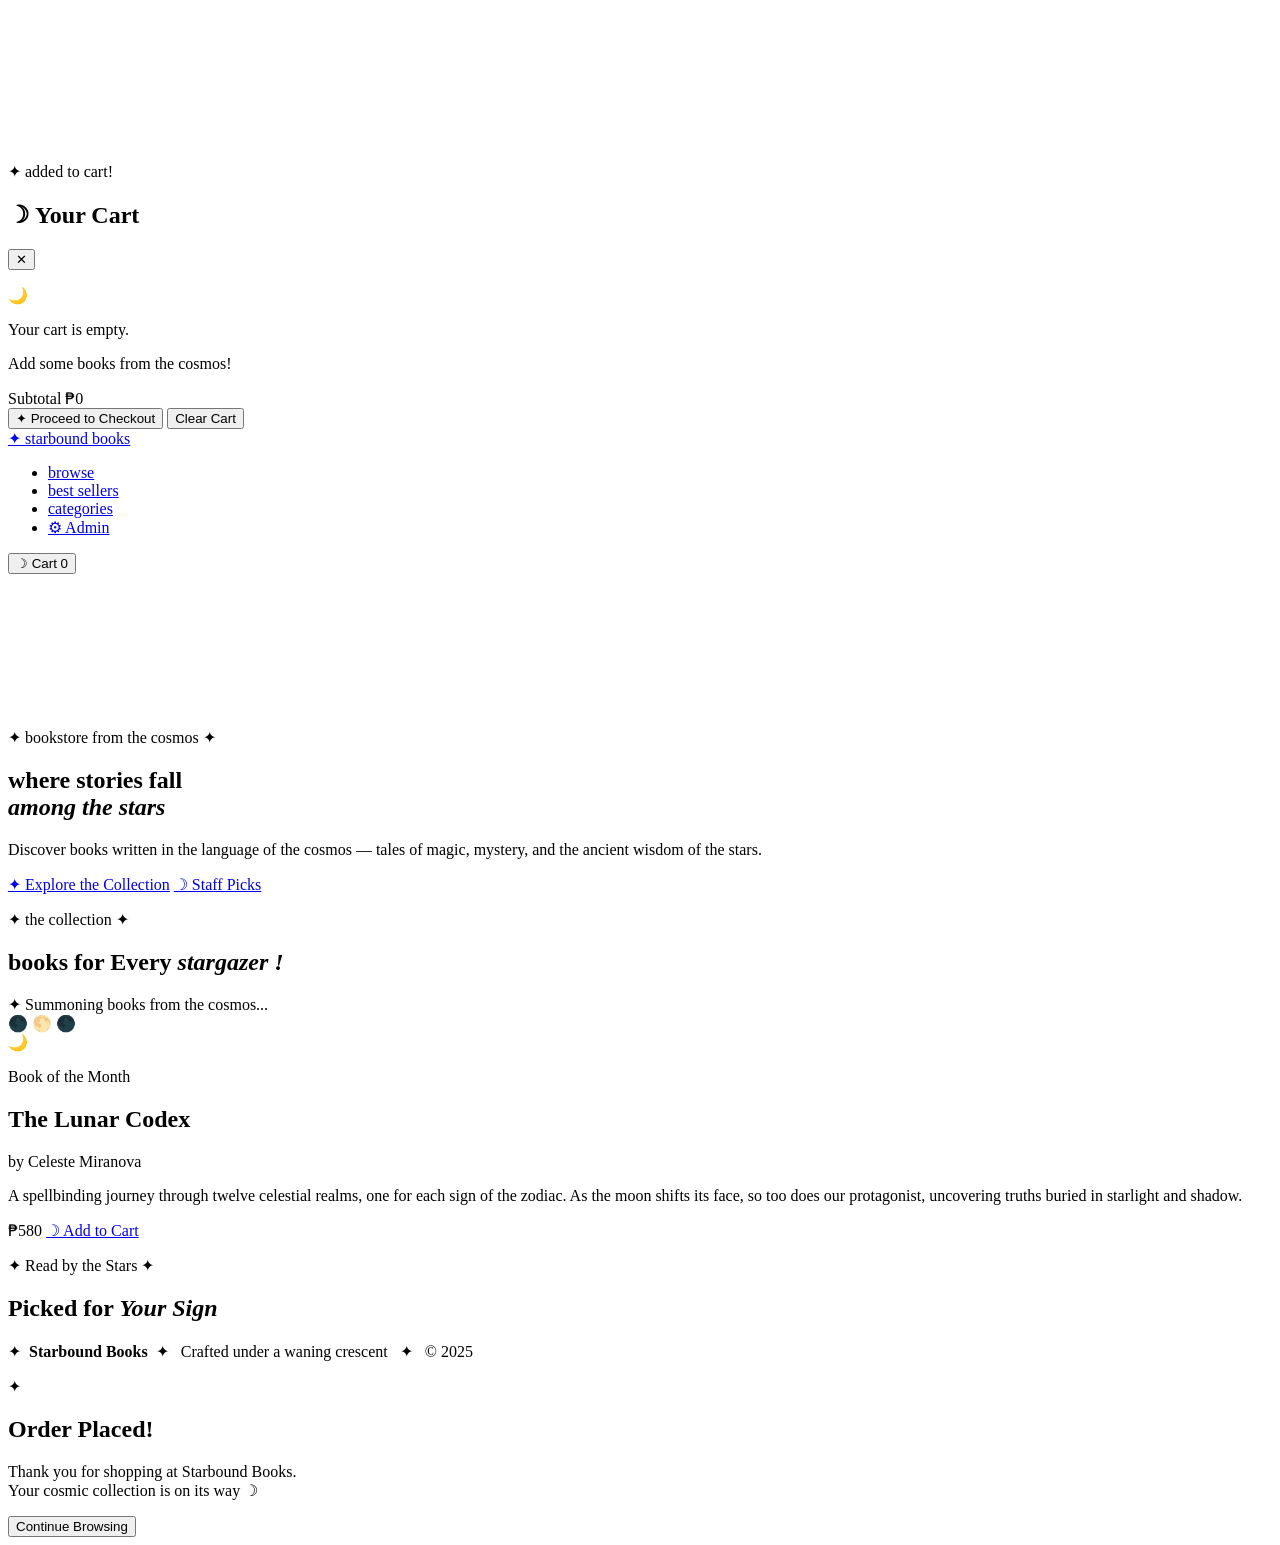
==== index.html @ 23412296 "Add files via upload" ====
﻿<!DOCTYPE html>
<html lang="en">
<head>
  <meta charset="UTF-8">
  <meta name="viewport" content="width=device-width, initial-scale=1.0">
  <title>starbound books ✦ a bookstore from the cosmos</title>
  <link href="https://fonts.googleapis.com/css2?family=Playfair+Display:ital,wght@0,400;0,700;1,400&family=Crimson+Pro:ital,wght@0,300;0,400;0,600;1,300;1,400&family=Space+Grotesk:wght@300;400;500&display=swap" rel="stylesheet">
  <link rel="stylesheet" href="css/style.css">
</head>
<body>

  <!-- STARFIELD BACKGROUND -->
  <canvas id="starfield"></canvas>

  <!-- CUSTOM CURSOR -->
  <div id="cursor"></div>
  <div id="cursor-trail"></div>

  <!-- TOAST NOTIFICATION -->
  <div id="toast">
    <span class="toast-icon">✦</span>
    <span id="toast-msg">added to cart!</span>
  </div>

  <!-- ═══ CART DRAWER ═══ -->
  <div class="cart-overlay" id="cart-overlay" onclick="closeCart()"></div>
  <aside class="cart-drawer" id="cart-drawer">
    <div class="cart-drawer-header">
      <h2 class="cart-drawer-title">☽ Your Cart</h2>
      <button class="cart-close-btn" onclick="closeCart()">✕</button>
    </div>

    <div class="cart-items" id="cart-items"><!-- filled by JS --></div>

    <div class="cart-empty" id="cart-empty">
      <p class="cart-empty-icon">🌙</p>
      <p class="cart-empty-text">Your cart is empty.</p>
      <p class="cart-empty-sub">Add some books from the cosmos!</p>
    </div>

    <div class="cart-footer" id="cart-footer">
      <div class="cart-subtotal">
        <span>Subtotal</span>
        <span id="cart-subtotal">&#8369;0</span>
      </div>
      <button class="cart-checkout-btn" onclick="checkoutCart()">✦ Proceed to Checkout</button>
      <button class="cart-clear-btn" onclick="clearCart()">Clear Cart</button>
    </div>
  </aside>

  <!-- ═══ NAVBAR ═══ -->
  <nav>
    <a href="#" class="nav-logo">✦ starbound <span>books</span></a>
    <ul class="nav-links">
      <li><a href="#books">browse</a></li>
      <li><a href="#featured">best sellers</a></li>
      <li><a href="#signs"> categories </a></li>
      <li><a href="admin.html" class="nav-admin-link">&#9881; Admin</a></li>
    </ul>
    <button class="nav-cart" onclick="openCart()">&#9789; Cart <span id="cart-count">0</span></button>
  </nav>

  <!-- ═══ HERO ═══ -->
  <section class="hero">
    <div class="orb orb-1"></div>
    <div class="orb orb-2"></div>
    <div class="orb orb-3"></div>
    <svg class="hero-constellation" id="hero-svg" xmlns="http://www.w3.org/2000/svg"></svg>

    <div class="hero-badge">✦ bookstore from the cosmos ✦</div>
    <h1 class="hero-title">
      where stories fall<br>
      <em>among the stars</em>
    </h1>
    <p class="hero-sub">
      Discover books written in the language of the cosmos — tales of magic,
      mystery, and the ancient wisdom of the stars.
    </p>
    <div class="hero-btns">
      <a href="#books" class="btn-primary"><span>✦ Explore the Collection</span></a>
      <a href="#featured" class="btn-outline">☽ Staff Picks</a>
    </div>
  </section>

  <!-- ═══ ZODIAC SCROLLING STRIP ═══ -->
  <div class="zodiac-strip" id="signs">
    <div class="zodiac-track" id="zodiac-track"></div>
  </div>

  <!-- ═══ BOOKS SECTION ═══ -->
  <div class="section" id="books">
    <div class="section-header reveal">
      <p class="section-label">✦ the collection ✦</p>
      <h2 class="section-title">books for Every <em>stargazer !</em></h2>
    </div>
    <div class="categories reveal" id="categories"></div>
    <div class="books-grid" id="books-grid">
      <!-- Filled by JavaScript from database -->
      <div class="loading-msg">✦ Summoning books from the cosmos...</div>
    </div>
  </div>

  <!-- ═══ MOON DIVIDER ═══ -->
  <div class="moon-divider">
    <div class="moon-line"></div>
    <div class="moon-phases">
      <span class="moon-ph">🌑</span>
      <span class="moon-ph">🌕</span>
      <span class="moon-ph">🌑</span>
    </div>
    <div class="moon-line"></div>
  </div>

  <!-- ═══ FEATURED BANNER ═══ -->
  <div class="featured-banner reveal" id="featured">
    <div class="featured-book-visual">🌙</div>
    <div class="featured-content">
      <p class="featured-tag">Book of the Month</p>
      <h2 class="featured-title">The Lunar Codex</h2>
      <p class="featured-author">by Celeste Miranova</p>
      <p class="featured-desc">
        A spellbinding journey through twelve celestial realms, one for each sign
        of the zodiac. As the moon shifts its face, so too does our protagonist,
        uncovering truths buried in starlight and shadow.
      </p>
      <div class="featured-price-row">
        <span class="featured-price">₱580</span>
        <a href="#" class="btn-primary" onclick="addFeatured(event)">
          <span>☽ Add to Cart</span>
        </a>
      </div>
    </div>
  </div>

  <!-- ═══ ZODIAC PICKS SECTION ═══ -->
  <div class="section">
    <div class="section-header reveal">
      <p class="section-label">✦ Read by the Stars ✦</p>
      <h2 class="section-title">Picked for <em>Your Sign</em></h2>
    </div>
    <div class="books-grid" id="zodiac-books">
      <!-- Filled by JavaScript from database -->
    </div>
  </div>

  <!-- ═══ FOOTER ═══ -->
  <footer>
    <p>✦ &nbsp;<strong>Starbound Books</strong>&nbsp; ✦ &nbsp;
      Crafted under a waning crescent &nbsp; ✦ &nbsp; © 2025
    </p>
  </footer>

  <!-- ═══ CHECKOUT SUCCESS OVERLAY ═══ -->
  <div class="checkout-overlay" id="checkout-overlay">
    <div class="checkout-box">
      <span class="checkout-icon">✦</span>
      <h2 class="checkout-title">Order Placed!</h2>
      <p class="checkout-msg">
        Thank you for shopping at Starbound Books.<br>
        Your cosmic collection is on its way &#9789;
      </p>
      <button class="checkout-close-btn" onclick="closeCheckout()">Continue Browsing</button>
    </div>
  </div>

  <!-- JS FILE LINK — must be at bottom of body -->
  <script src="js/main.js"></script>

</body>
</html>
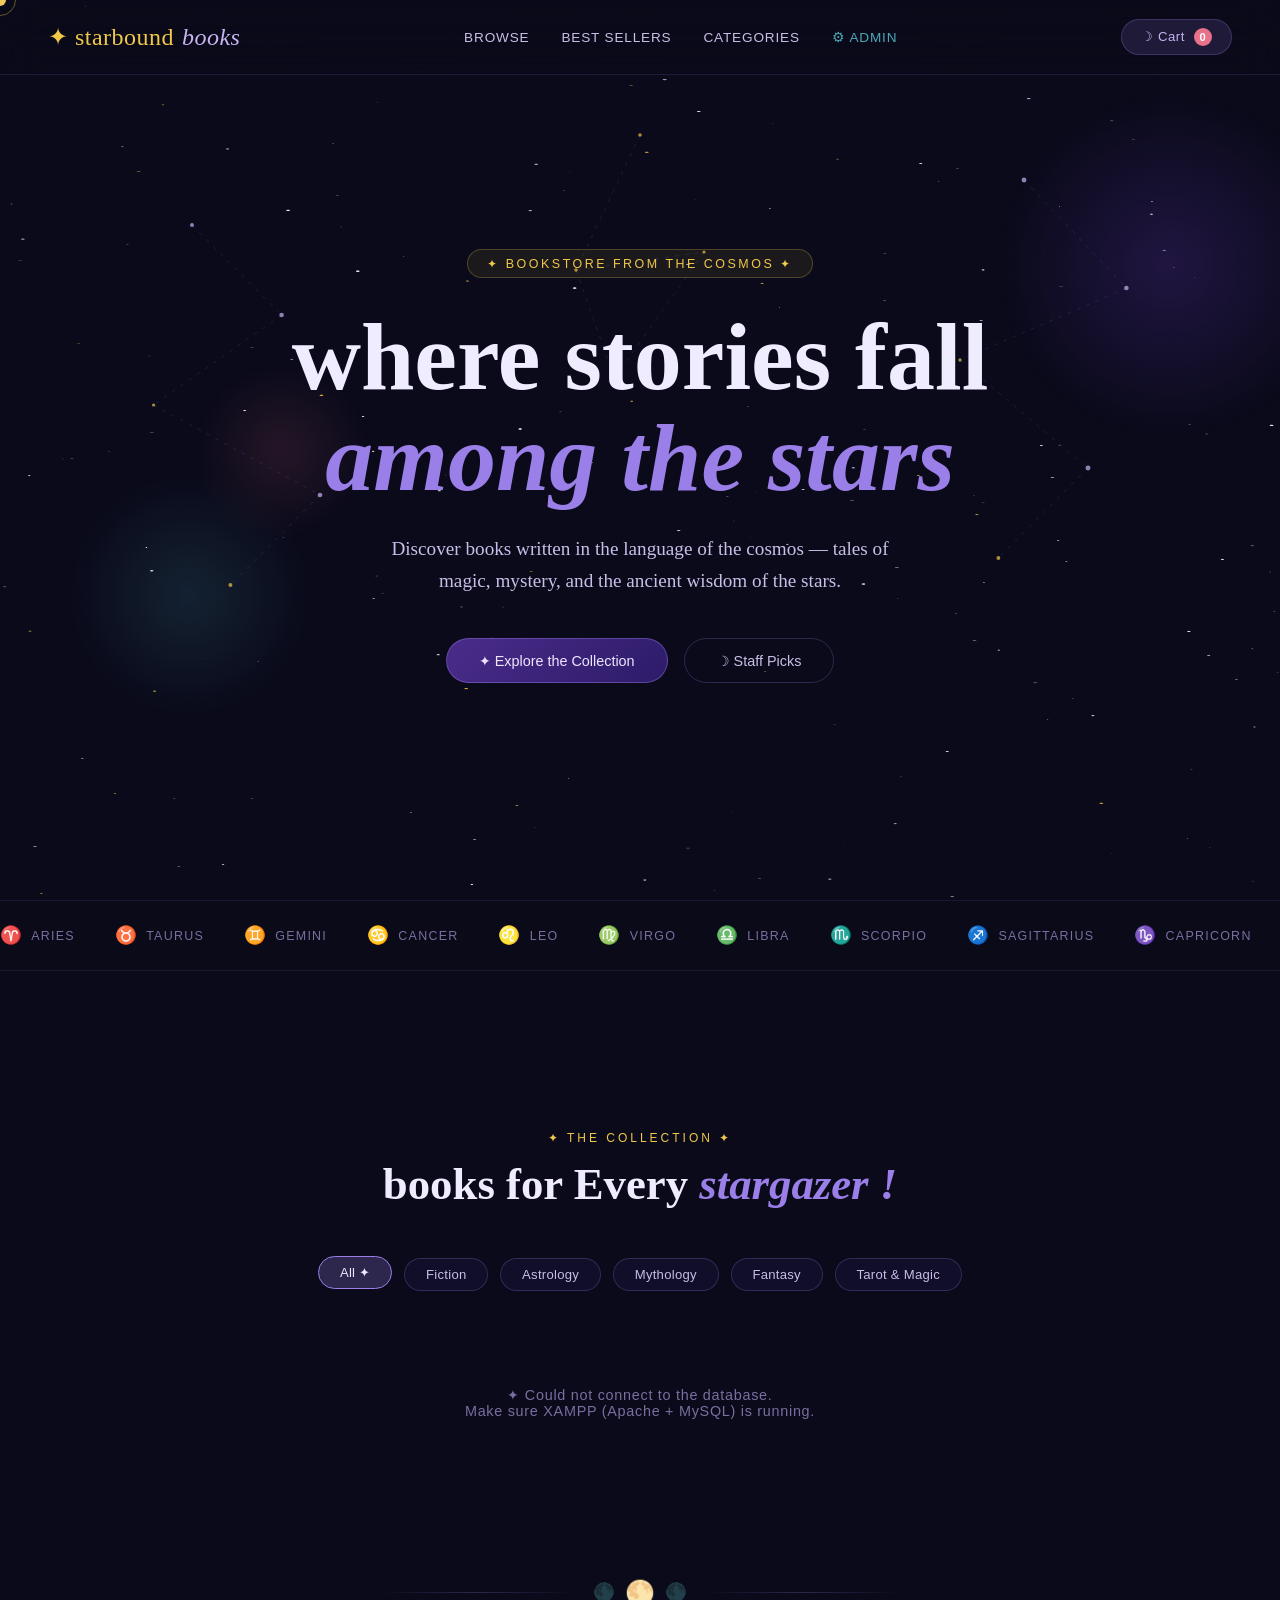
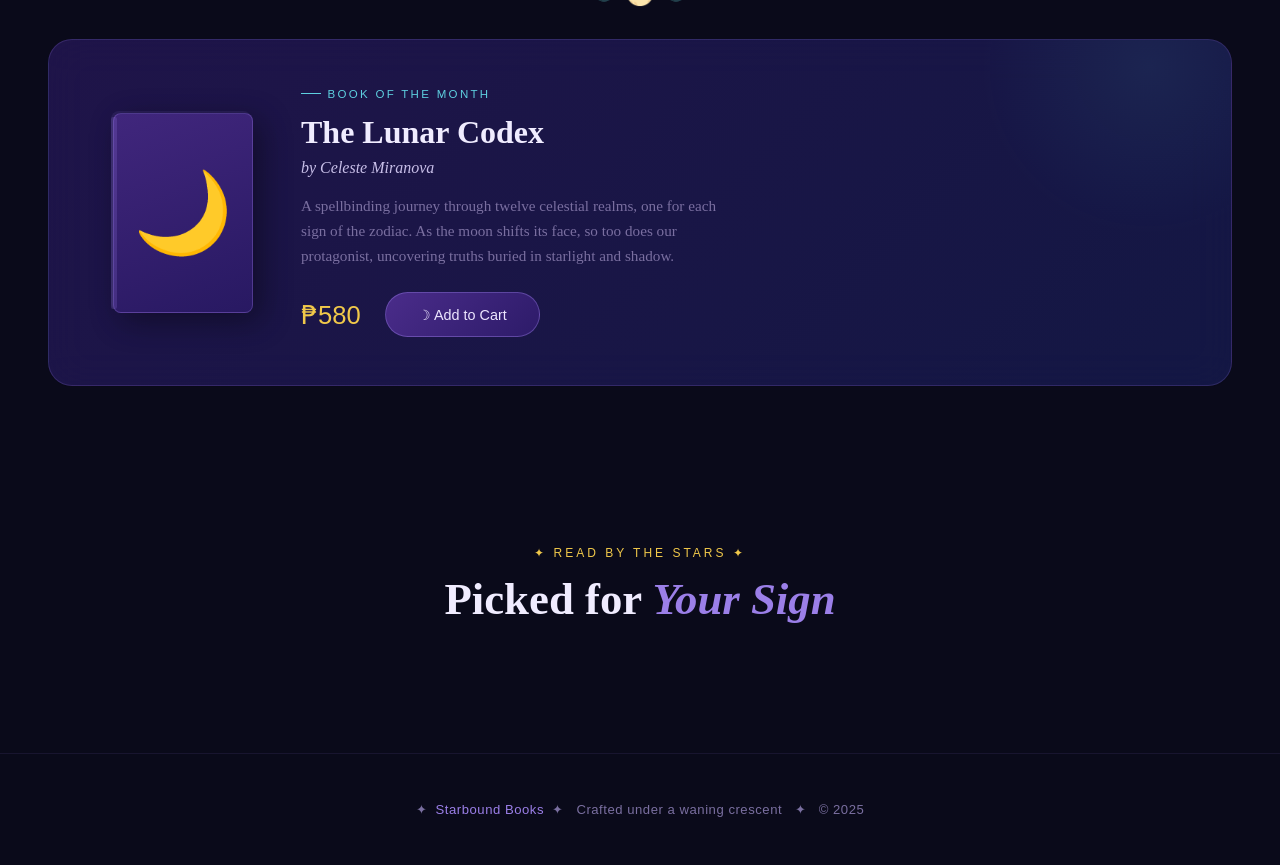
==== commit 6068df74: "Update stylesheet and script links in index.html" ====
--- a/index.html
+++ b/index.html
@@ -5,7 +5,7 @@
   <meta name="viewport" content="width=device-width, initial-scale=1.0">
   <title>starbound books ✦ a bookstore from the cosmos</title>
   <link href="https://fonts.googleapis.com/css2?family=Playfair+Display:ital,wght@0,400;0,700;1,400&family=Crimson+Pro:ital,wght@0,300;0,400;0,600;1,300;1,400&family=Space+Grotesk:wght@300;400;500&display=swap" rel="stylesheet">
-  <link rel="stylesheet" href="css/style.css">
+  <link rel="stylesheet" href="style.css">
 </head>
 <body>
 
@@ -164,7 +164,7 @@
   </div>
 
   <!-- JS FILE LINK — must be at bottom of body -->
-  <script src="js/main.js"></script>
+  <script src="main.js"></script>
 
 </body>
-</html>+</html>
--- a/style.css
+++ b/style.css
@@ -0,0 +1,1397 @@
+/* ═══════════════════════════════════════════════════════════════
+   STARBOUND BOOKS — style.css
+   Place this file at: css/style.css
+═══════════════════════════════════════════════════════════════ */
+
+
+/* ─── CSS VARIABLES ─────────────────────────────────────────────────────────── */
+:root {
+  --midnight:    #0a0a1a;
+  --deep-navy:   #0d1130;
+  --navy:        #111840;
+  --indigo:      #1a2060;
+  --violet:      #2d1b69;
+  --purple:      #4a2c8a;
+  --lavender:    #9b7fe8;
+  --lilac:       #c8b4f0;
+  --pale-lilac:  #ede6ff;
+  --gold:        #f0c84a;
+  --gold-dim:    #c99a2e;
+  --rose:        #e8728a;
+  --rose-pale:   #f5c5d0;
+  --aqua:        #5ecfdf;
+  --aqua-pale:   #b8eff5;
+  --cream:       #fdf8ef;
+  --text-bright: #f0ecff;
+  --text-soft:   #c8bfe8;
+  --text-muted:  #7a6fa0;
+  --card-bg:     rgba(20, 18, 50, 0.85);
+  --card-border: rgba(155, 127, 232, 0.25);
+}
+
+
+/* ─── RESET & BASE ───────────────────────────────────────────────────────────── */
+* {
+  margin: 0;
+  padding: 0;
+  box-sizing: border-box;
+}
+
+html {
+  scroll-behavior: smooth;
+}
+
+body {
+  background: var(--midnight);
+  color: var(--text-bright);
+  font-family: 'Crimson Pro', Georgia, serif;
+  overflow-x: hidden;
+  cursor: none;
+}
+
+
+/* ─── CUSTOM CURSOR ──────────────────────────────────────────────────────────── */
+#cursor {
+  position: fixed;
+  width: 12px;
+  height: 12px;
+  background: var(--gold);
+  border-radius: 50%;
+  pointer-events: none;
+  z-index: 9999;
+  transform: translate(-50%, -50%);
+  transition: width 0.2s, height 0.2s, background 0.2s;
+  mix-blend-mode: screen;
+}
+
+#cursor-trail {
+  position: fixed;
+  width: 32px;
+  height: 32px;
+  border: 1.5px solid rgba(240, 200, 74, 0.4);
+  border-radius: 50%;
+  pointer-events: none;
+  z-index: 9998;
+  transform: translate(-50%, -50%);
+  transition: left 0.12s ease, top 0.12s ease;
+}
+
+
+/* ─── STARFIELD CANVAS ───────────────────────────────────────────────────────── */
+#starfield {
+  position: fixed;
+  top: 0;
+  left: 0;
+  width: 100%;
+  height: 100%;
+  z-index: 0;
+  pointer-events: none;
+}
+
+
+/* ─── NAVBAR ─────────────────────────────────────────────────────────────────── */
+nav {
+  position: fixed;
+  top: 0;
+  left: 0;
+  right: 0;
+  z-index: 100;
+  display: flex;
+  align-items: center;
+  justify-content: space-between;
+  padding: 1.2rem 3rem;
+  background: rgba(10, 10, 26, 0.7);
+  backdrop-filter: blur(20px);
+  border-bottom: 1px solid rgba(155, 127, 232, 0.15);
+}
+
+.nav-logo {
+  font-family: 'Playfair Display', serif;
+  font-size: 1.5rem;
+  color: var(--gold);
+  letter-spacing: 0.02em;
+  display: flex;
+  align-items: center;
+  gap: 0.5rem;
+  text-decoration: none;
+}
+
+.nav-logo span {
+  color: var(--lilac);
+  font-style: italic;
+}
+
+.nav-links {
+  display: flex;
+  align-items: center;
+  gap: 2rem;
+  list-style: none;
+}
+
+.nav-links a {
+  color: var(--text-soft);
+  text-decoration: none;
+  font-family: 'Space Grotesk', sans-serif;
+  font-size: 0.85rem;
+  letter-spacing: 0.06em;
+  text-transform: uppercase;
+  transition: color 0.3s;
+  position: relative;
+}
+
+.nav-links a::after {
+  content: '';
+  position: absolute;
+  bottom: -4px;
+  left: 0;
+  right: 0;
+  height: 1px;
+  background: var(--gold);
+  transform: scaleX(0);
+  transition: transform 0.3s;
+}
+
+.nav-links a:hover {
+  color: var(--gold);
+}
+
+.nav-links a:hover::after {
+  transform: scaleX(1);
+}
+
+.nav-cart {
+  background: rgba(155, 127, 232, 0.15);
+  border: 1px solid var(--card-border);
+  color: var(--lilac);
+  padding: 0.5rem 1.2rem;
+  border-radius: 20px;
+  font-family: 'Space Grotesk', sans-serif;
+  font-size: 0.82rem;
+  cursor: none;
+  transition: all 0.3s;
+  letter-spacing: 0.04em;
+}
+
+.nav-cart:hover {
+  background: rgba(155, 127, 232, 0.3);
+  color: var(--text-bright);
+}
+
+
+/* ─── HERO ───────────────────────────────────────────────────────────────────── */
+.hero {
+  position: relative;
+  z-index: 1;
+  min-height: 100vh;
+  display: flex;
+  flex-direction: column;
+  align-items: center;
+  justify-content: center;
+  text-align: center;
+  padding: 6rem 2rem 4rem;
+}
+
+.hero-constellation {
+  position: absolute;
+  width: 100%;
+  height: 100%;
+  top: 0;
+  left: 0;
+  pointer-events: none;
+}
+
+.hero-badge {
+  font-family: 'Space Grotesk', sans-serif;
+  font-size: 0.78rem;
+  letter-spacing: 0.2em;
+  text-transform: uppercase;
+  color: var(--gold);
+  background: rgba(240, 200, 74, 0.08);
+  border: 1px solid rgba(240, 200, 74, 0.25);
+  padding: 0.4rem 1.2rem;
+  border-radius: 20px;
+  margin-bottom: 1.8rem;
+  display: inline-block;
+  animation: fadeSlideDown 1s ease forwards;
+  opacity: 0;
+}
+
+.hero-title {
+  font-family: 'Playfair Display', serif;
+  font-size: clamp(3rem, 8vw, 6rem);
+  line-height: 1.05;
+  margin-bottom: 1.5rem;
+  animation: fadeSlideDown 1s 0.2s ease forwards;
+  opacity: 0;
+}
+
+.hero-title em {
+  color: var(--lavender);
+  font-style: italic;
+  display: block;
+}
+
+.hero-sub {
+  font-size: 1.2rem;
+  color: var(--text-soft);
+  max-width: 500px;
+  line-height: 1.7;
+  margin-bottom: 2.5rem;
+  font-weight: 300;
+  animation: fadeSlideDown 1s 0.4s ease forwards;
+  opacity: 0;
+}
+
+.hero-btns {
+  display: flex;
+  gap: 1rem;
+  justify-content: center;
+  animation: fadeSlideDown 1s 0.6s ease forwards;
+  opacity: 0;
+}
+
+/* ─── BUTTONS ────────────────────────────────────────────────────────────────── */
+.btn-primary {
+  background: linear-gradient(135deg, var(--purple), var(--violet));
+  color: var(--pale-lilac);
+  padding: 0.85rem 2rem;
+  border-radius: 25px;
+  text-decoration: none;
+  font-family: 'Space Grotesk', sans-serif;
+  font-size: 0.9rem;
+  border: 1px solid rgba(155, 127, 232, 0.4);
+  cursor: none;
+  transition: all 0.3s;
+  position: relative;
+  overflow: hidden;
+  display: inline-block;
+}
+
+.btn-primary::before {
+  content: '';
+  position: absolute;
+  inset: 0;
+  background: linear-gradient(135deg, var(--lavender), var(--purple));
+  opacity: 0;
+  transition: opacity 0.3s;
+}
+
+.btn-primary:hover::before {
+  opacity: 1;
+}
+
+.btn-primary span {
+  position: relative;
+  z-index: 1;
+}
+
+.btn-outline {
+  background: transparent;
+  color: var(--text-soft);
+  padding: 0.85rem 2rem;
+  border-radius: 25px;
+  text-decoration: none;
+  font-family: 'Space Grotesk', sans-serif;
+  font-size: 0.9rem;
+  border: 1px solid rgba(155, 127, 232, 0.25);
+  cursor: none;
+  transition: all 0.3s;
+  display: inline-block;
+}
+
+.btn-outline:hover {
+  border-color: rgba(155, 127, 232, 0.6);
+  color: var(--lilac);
+}
+
+
+/* ─── FLOATING ORBS ──────────────────────────────────────────────────────────── */
+.orb {
+  position: absolute;
+  border-radius: 50%;
+  pointer-events: none;
+  animation: orbFloat 8s ease-in-out infinite;
+}
+
+.orb-1 {
+  width: 350px;
+  height: 350px;
+  background: radial-gradient(circle, rgba(74, 44, 138, 0.35) 0%, transparent 70%);
+  top: 10%;
+  right: -5%;
+  animation-delay: 0s;
+}
+
+.orb-2 {
+  width: 250px;
+  height: 250px;
+  background: radial-gradient(circle, rgba(94, 207, 223, 0.12) 0%, transparent 70%);
+  bottom: 20%;
+  left: 5%;
+  animation-delay: -3s;
+}
+
+.orb-3 {
+  width: 180px;
+  height: 180px;
+  background: radial-gradient(circle, rgba(232, 114, 138, 0.12) 0%, transparent 70%);
+  top: 40%;
+  left: 15%;
+  animation-delay: -5s;
+}
+
+
+/* ─── SECTIONS ───────────────────────────────────────────────────────────────── */
+.section {
+  position: relative;
+  z-index: 1;
+  padding: 5rem 3rem;
+  max-width: 1200px;
+  margin: 0 auto;
+}
+
+.section-header {
+  text-align: center;
+  margin-bottom: 3rem;
+}
+
+.section-label {
+  font-family: 'Space Grotesk', sans-serif;
+  font-size: 0.75rem;
+  letter-spacing: 0.25em;
+  text-transform: uppercase;
+  color: var(--gold);
+  margin-bottom: 0.8rem;
+}
+
+.section-title {
+  font-family: 'Playfair Display', serif;
+  font-size: clamp(1.8rem, 4vw, 2.8rem);
+  color: var(--text-bright);
+}
+
+.section-title em {
+  color: var(--lavender);
+  font-style: italic;
+}
+
+
+/* ─── CATEGORY PILLS ─────────────────────────────────────────────────────────── */
+.categories {
+  display: flex;
+  flex-wrap: wrap;
+  gap: 0.75rem;
+  justify-content: center;
+  margin-bottom: 3rem;
+}
+
+.cat-pill {
+  background: rgba(20, 18, 50, 0.6);
+  border: 1px solid var(--card-border);
+  color: var(--text-soft);
+  padding: 0.5rem 1.3rem;
+  border-radius: 20px;
+  font-family: 'Space Grotesk', sans-serif;
+  font-size: 0.82rem;
+  cursor: none;
+  transition: all 0.3s;
+  display: flex;
+  align-items: center;
+  gap: 0.4rem;
+  letter-spacing: 0.02em;
+}
+
+.cat-pill:hover,
+.cat-pill.active {
+  background: rgba(155, 127, 232, 0.2);
+  border-color: rgba(155, 127, 232, 0.5);
+  color: var(--lilac);
+  transform: translateY(-2px);
+}
+
+.cat-pill.active {
+  background: rgba(155, 127, 232, 0.25);
+  border-color: var(--lavender);
+  color: var(--pale-lilac);
+}
+
+
+/* ─── BOOK GRID ──────────────────────────────────────────────────────────────── */
+.books-grid {
+  display: grid;
+  grid-template-columns: repeat(auto-fill, minmax(200px, 1fr));
+  gap: 1.8rem;
+}
+
+.loading-msg {
+  grid-column: 1 / -1;
+  text-align: center;
+  color: var(--text-muted);
+  font-family: 'Space Grotesk', sans-serif;
+  font-size: 0.9rem;
+  padding: 3rem;
+  letter-spacing: 0.05em;
+}
+
+
+/* ─── BOOK CARD ──────────────────────────────────────────────────────────────── */
+.book-card {
+  background: var(--card-bg);
+  border: 1px solid var(--card-border);
+  border-radius: 16px;
+  overflow: hidden;
+  cursor: none;
+  transition: all 0.4s cubic-bezier(0.34, 1.56, 0.64, 1);
+  animation: fadeInUp 0.6s ease forwards;
+  opacity: 0;
+  position: relative;
+  backdrop-filter: blur(10px);
+}
+
+.book-card:hover {
+  transform: translateY(-10px) scale(1.03);
+  border-color: rgba(155, 127, 232, 0.5);
+  box-shadow:
+    0 20px 60px rgba(74, 44, 138, 0.4),
+    0 0 0 1px rgba(155, 127, 232, 0.2);
+}
+
+.book-card::before {
+  content: '';
+  position: absolute;
+  inset: 0;
+  background: linear-gradient(135deg, rgba(155, 127, 232, 0.05) 0%, transparent 60%);
+  opacity: 0;
+  transition: opacity 0.4s;
+  border-radius: 16px;
+  z-index: 1;
+  pointer-events: none;
+}
+
+.book-card:hover::before {
+  opacity: 1;
+}
+
+.book-cover {
+  height: 220px;
+  position: relative;
+  overflow: hidden;
+  display: flex;
+  align-items: center;
+  justify-content: center;
+}
+
+.book-cover-placeholder {
+  width: 100%;
+  height: 100%;
+  display: flex;
+  flex-direction: column;
+  align-items: center;
+  justify-content: center;
+}
+
+.book-badge {
+  position: absolute;
+  top: 10px;
+  left: 10px;
+  z-index: 2;
+  font-family: 'Space Grotesk', sans-serif;
+  font-size: 0.7rem;
+  letter-spacing: 0.08em;
+  text-transform: uppercase;
+  padding: 0.25rem 0.6rem;
+  border-radius: 8px;
+}
+
+.badge-new {
+  background: rgba(240, 200, 74, 0.2);
+  color: var(--gold);
+  border: 1px solid rgba(240, 200, 74, 0.35);
+}
+
+.badge-best {
+  background: rgba(94, 207, 223, 0.15);
+  color: var(--aqua);
+  border: 1px solid rgba(94, 207, 223, 0.3);
+}
+
+.badge-sale {
+  background: rgba(232, 114, 138, 0.15);
+  color: var(--rose);
+  border: 1px solid rgba(232, 114, 138, 0.3);
+}
+
+.book-info {
+  padding: 1rem 1.1rem 1.2rem;
+  position: relative;
+  z-index: 2;
+}
+
+.book-category {
+  font-family: 'Space Grotesk', sans-serif;
+  font-size: 0.7rem;
+  letter-spacing: 0.15em;
+  text-transform: uppercase;
+  color: var(--lavender);
+  margin-bottom: 0.4rem;
+}
+
+.book-title {
+  font-family: 'Playfair Display', serif;
+  font-size: 1rem;
+  color: var(--text-bright);
+  margin-bottom: 0.3rem;
+  line-height: 1.3;
+}
+
+.book-author {
+  font-size: 0.85rem;
+  color: var(--text-muted);
+  font-style: italic;
+  margin-bottom: 0.8rem;
+}
+
+.book-footer {
+  display: flex;
+  align-items: center;
+  justify-content: space-between;
+}
+
+.book-price {
+  font-family: 'Space Grotesk', sans-serif;
+  font-size: 1.1rem;
+  font-weight: 500;
+  color: var(--gold);
+}
+
+.book-price .original {
+  font-size: 0.8rem;
+  color: var(--text-muted);
+  text-decoration: line-through;
+  margin-right: 0.4rem;
+}
+
+.stars-rating {
+  display: flex;
+  gap: 2px;
+  font-size: 0.7rem;
+  color: var(--gold);
+  margin-bottom: 0.3rem;
+}
+
+.add-btn {
+  background: rgba(155, 127, 232, 0.15);
+  border: 1px solid rgba(155, 127, 232, 0.3);
+  color: var(--lilac);
+  width: 30px;
+  height: 30px;
+  border-radius: 50%;
+  display: flex;
+  align-items: center;
+  justify-content: center;
+  font-size: 1.1rem;
+  cursor: none;
+  transition: all 0.3s;
+  flex-shrink: 0;
+}
+
+.add-btn:hover {
+  background: rgba(155, 127, 232, 0.35);
+  border-color: var(--lavender);
+  transform: scale(1.15);
+}
+
+.add-btn.added {
+  background: rgba(240, 200, 74, 0.2);
+  border-color: var(--gold);
+  color: var(--gold);
+  animation: popBounce 0.4s ease;
+}
+
+
+/* ─── MOON DIVIDER ───────────────────────────────────────────────────────────── */
+.moon-divider {
+  display: flex;
+  align-items: center;
+  gap: 1rem;
+  justify-content: center;
+  padding: 2rem 0;
+  position: relative;
+  z-index: 1;
+}
+
+.moon-line {
+  flex: 1;
+  max-width: 200px;
+  height: 1px;
+  background: linear-gradient(90deg, transparent, rgba(155, 127, 232, 0.25), transparent);
+}
+
+.moon-phases {
+  display: flex;
+  gap: 0.6rem;
+  align-items: center;
+}
+
+.moon-ph {
+  color: var(--text-muted);
+  font-size: 1.1rem;
+  animation: moonTwinkle 3s ease-in-out infinite;
+}
+
+.moon-ph:nth-child(2) {
+  animation-delay: 0.5s;
+  font-size: 1.5rem;
+  color: var(--lavender);
+}
+
+.moon-ph:nth-child(3) {
+  animation-delay: 1s;
+}
+
+
+/* ─── FEATURED BANNER ────────────────────────────────────────────────────────── */
+.featured-banner {
+  position: relative;
+  z-index: 1;
+  margin: 0 3rem 5rem;
+  background: linear-gradient(135deg, rgba(45, 27, 105, 0.6), rgba(26, 32, 96, 0.6));
+  border: 1px solid rgba(155, 127, 232, 0.2);
+  border-radius: 24px;
+  padding: 3rem 4rem;
+  display: flex;
+  align-items: center;
+  gap: 3rem;
+  overflow: hidden;
+  backdrop-filter: blur(20px);
+}
+
+.featured-banner::before {
+  content: '';
+  position: absolute;
+  top: -50%;
+  right: -10%;
+  width: 400px;
+  height: 400px;
+  background: radial-gradient(circle, rgba(94, 207, 223, 0.08) 0%, transparent 60%);
+  pointer-events: none;
+}
+
+.featured-book-visual {
+  flex-shrink: 0;
+  width: 140px;
+  height: 200px;
+  border-radius: 8px;
+  display: flex;
+  align-items: center;
+  justify-content: center;
+  font-size: 5rem;
+  background: linear-gradient(160deg, rgba(74, 44, 138, 0.8), rgba(45, 27, 105, 0.8));
+  border: 1px solid rgba(155, 127, 232, 0.3);
+  position: relative;
+  box-shadow: 8px 8px 30px rgba(0, 0, 0, 0.4), -2px -2px 0 rgba(155, 127, 232, 0.1);
+  animation: bookFloat 5s ease-in-out infinite;
+}
+
+.featured-book-visual::after {
+  content: '';
+  position: absolute;
+  left: -3px;
+  top: 3px;
+  bottom: 3px;
+  width: 6px;
+  background: rgba(155, 127, 232, 0.2);
+  border-radius: 2px;
+}
+
+.featured-content {
+  flex: 1;
+}
+
+.featured-tag {
+  font-family: 'Space Grotesk', sans-serif;
+  font-size: 0.72rem;
+  letter-spacing: 0.2em;
+  text-transform: uppercase;
+  color: var(--aqua);
+  margin-bottom: 0.8rem;
+  display: flex;
+  align-items: center;
+  gap: 0.4rem;
+}
+
+.featured-tag::before {
+  content: '';
+  display: inline-block;
+  width: 20px;
+  height: 1px;
+  background: var(--aqua);
+}
+
+.featured-title {
+  font-family: 'Playfair Display', serif;
+  font-size: 2rem;
+  margin-bottom: 0.5rem;
+  line-height: 1.2;
+}
+
+.featured-author {
+  color: var(--text-soft);
+  font-style: italic;
+  font-size: 1rem;
+  margin-bottom: 1rem;
+}
+
+.featured-desc {
+  color: var(--text-muted);
+  font-size: 0.95rem;
+  line-height: 1.65;
+  margin-bottom: 1.5rem;
+  max-width: 440px;
+}
+
+.featured-price-row {
+  display: flex;
+  align-items: center;
+  gap: 1.5rem;
+}
+
+.featured-price {
+  font-family: 'Space Grotesk', sans-serif;
+  font-size: 1.6rem;
+  font-weight: 500;
+  color: var(--gold);
+}
+
+
+/* ─── ZODIAC STRIP ───────────────────────────────────────────────────────────── */
+.zodiac-strip {
+  position: relative;
+  z-index: 1;
+  overflow: hidden;
+  padding: 1.5rem 0;
+  border-top: 1px solid rgba(155, 127, 232, 0.1);
+  border-bottom: 1px solid rgba(155, 127, 232, 0.1);
+  margin-bottom: 5rem;
+  background: rgba(10, 10, 26, 0.4);
+}
+
+.zodiac-track {
+  display: flex;
+  gap: 2.5rem;
+  animation: scrollZodiac 30s linear infinite;
+  width: max-content;
+}
+
+.zodiac-item {
+  display: flex;
+  align-items: center;
+  gap: 0.5rem;
+  font-family: 'Space Grotesk', sans-serif;
+  font-size: 0.78rem;
+  letter-spacing: 0.1em;
+  text-transform: uppercase;
+  color: var(--text-muted);
+  white-space: nowrap;
+}
+
+.zodiac-item span:first-child {
+  font-size: 1.1rem;
+}
+
+
+/* ─── SCROLL REVEAL ──────────────────────────────────────────────────────────── */
+.reveal {
+  opacity: 0;
+  transform: translateY(24px);
+  transition: opacity 0.7s ease, transform 0.7s ease;
+}
+
+.reveal.visible {
+  opacity: 1;
+  transform: translateY(0);
+}
+
+
+/* ─── TOAST ──────────────────────────────────────────────────────────────────── */
+#toast {
+  position: fixed;
+  bottom: 2rem;
+  right: 2rem;
+  background: rgba(20, 18, 50, 0.95);
+  border: 1px solid rgba(155, 127, 232, 0.3);
+  color: var(--text-bright);
+  padding: 0.85rem 1.4rem;
+  border-radius: 12px;
+  font-family: 'Space Grotesk', sans-serif;
+  font-size: 0.85rem;
+  z-index: 500;
+  opacity: 0;
+  transform: translateY(10px);
+  transition: all 0.3s;
+  backdrop-filter: blur(20px);
+  pointer-events: none;
+  display: flex;
+  align-items: center;
+  gap: 0.6rem;
+}
+
+#toast.show {
+  opacity: 1;
+  transform: translateY(0);
+}
+
+.toast-icon {
+  font-size: 1.1rem;
+}
+
+
+/* ─── CART COUNT BUBBLE ──────────────────────────────────────────────────────── */
+#cart-count {
+  background: var(--rose);
+  color: white;
+  border-radius: 50%;
+  width: 18px;
+  height: 18px;
+  display: inline-flex;
+  align-items: center;
+  justify-content: center;
+  font-size: 0.7rem;
+  font-weight: 600;
+  margin-left: 0.3rem;
+  transition: transform 0.3s;
+}
+
+#cart-count.bump {
+  animation: popBounce 0.4s ease;
+}
+
+
+/* ─── SHOOTING STAR ──────────────────────────────────────────────────────────── */
+.shooting-star {
+  position: fixed;
+  width: 2px;
+  height: 80px;
+  background: linear-gradient(180deg, rgba(240, 200, 74, 0) 0%, var(--gold) 100%);
+  border-radius: 1px;
+  pointer-events: none;
+  z-index: 0;
+  opacity: 0;
+  animation: shootingStar 1.2s ease-in forwards;
+}
+
+
+/* ─── FOOTER ─────────────────────────────────────────────────────────────────── */
+footer {
+  position: relative;
+  z-index: 1;
+  text-align: center;
+  padding: 3rem;
+  border-top: 1px solid rgba(155, 127, 232, 0.1);
+  color: var(--text-muted);
+  font-family: 'Space Grotesk', sans-serif;
+  font-size: 0.82rem;
+  letter-spacing: 0.04em;
+}
+
+footer strong {
+  color: var(--lavender);
+  font-weight: 500;
+}
+
+
+/* ═══════════════════════════════════════════════════════════════
+   KEYFRAME ANIMATIONS
+═══════════════════════════════════════════════════════════════ */
+
+@keyframes fadeSlideDown {
+  from { opacity: 0; transform: translateY(-20px); }
+  to   { opacity: 1; transform: translateY(0); }
+}
+
+@keyframes fadeInUp {
+  from { opacity: 0; transform: translateY(30px); }
+  to   { opacity: 1; transform: translateY(0); }
+}
+
+@keyframes orbFloat {
+  0%, 100% { transform: translateY(0) scale(1); }
+  50%       { transform: translateY(-20px) scale(1.05); }
+}
+
+@keyframes bookFloat {
+  0%, 100% { transform: translateY(0) rotate(-2deg); }
+  50%       { transform: translateY(-8px) rotate(2deg); }
+}
+
+@keyframes moonTwinkle {
+  0%, 100% { opacity: 0.5; transform: scale(1); }
+  50%       { opacity: 1;   transform: scale(1.15); }
+}
+
+@keyframes scrollZodiac {
+  from { transform: translateX(0); }
+  to   { transform: translateX(-50%); }
+}
+
+@keyframes popBounce {
+  0%   { transform: scale(1); }
+  40%  { transform: scale(1.35); }
+  70%  { transform: scale(0.9); }
+  100% { transform: scale(1); }
+}
+
+@keyframes shootingStar {
+  0%   { opacity: 0; transform: translateY(0)    translateX(0)    rotate(45deg); }
+  10%  { opacity: 1; }
+  100% { opacity: 0; transform: translateY(200px) translateX(200px) rotate(45deg); }
+}
+
+@keyframes twinkle {
+  0%, 100% { opacity: 0.2; transform: scale(0.8); }
+  50%       { opacity: 1;   transform: scale(1.2); }
+}
+
+@keyframes sparkle {
+  0%   { opacity: 0; transform: scale(0) rotate(0deg); }
+  50%  { opacity: 1; transform: scale(1) rotate(180deg); }
+  100% { opacity: 0; transform: scale(0) rotate(360deg); }
+}
+
+
+/* ─── RESPONSIVE ─────────────────────────────────────────────────────────────── */
+@media (max-width: 768px) {
+  nav {
+    padding: 1rem 1.5rem;
+  }
+
+  .nav-links {
+    display: none;
+  }
+
+  .hero-title {
+    font-size: 2.5rem;
+  }
+
+  .hero-btns {
+    flex-direction: column;
+    align-items: center;
+  }
+
+  .featured-banner {
+    flex-direction: column;
+    margin: 0 1.5rem 3rem;
+    padding: 2rem;
+    text-align: center;
+  }
+
+  .featured-tag {
+    justify-content: center;
+  }
+
+  .featured-price-row {
+    justify-content: center;
+  }
+
+  .section {
+    padding: 3rem 1.5rem;
+  }
+
+  .books-grid {
+    grid-template-columns: repeat(auto-fill, minmax(160px, 1fr));
+    gap: 1rem;
+  }
+}
+
+
+/* ─── ADMIN NAV LINK ─────────────────────────────────────────── */
+.nav-admin-link {
+  color: var(--aqua) !important;
+  opacity: 0.8;
+  transition: opacity 0.3s !important;
+}
+.nav-admin-link:hover {
+  opacity: 1;
+  color: var(--aqua) !important;
+}
+
+
+/* ═══════════════════════════════════════════════════════════════
+   CART DRAWER
+═══════════════════════════════════════════════════════════════ */
+
+/* Overlay that dims the page */
+.cart-overlay {
+  position: fixed;
+  inset: 0;
+  background: rgba(0, 0, 0, 0.55);
+  backdrop-filter: blur(4px);
+  z-index: 200;
+  opacity: 0;
+  pointer-events: none;
+  transition: opacity 0.35s;
+}
+
+.cart-overlay.open {
+  opacity: 1;
+  pointer-events: all;
+}
+
+/* Drawer panel */
+.cart-drawer {
+  position: fixed;
+  top: 0;
+  right: 0;
+  width: 380px;
+  max-width: 100vw;
+  height: 100vh;
+  background: linear-gradient(180deg, rgba(13, 17, 48, 0.98) 0%, rgba(10, 10, 26, 0.98) 100%);
+  border-left: 1px solid rgba(155, 127, 232, 0.2);
+  z-index: 201;
+  display: flex;
+  flex-direction: column;
+  transform: translateX(100%);
+  transition: transform 0.38s cubic-bezier(0.4, 0, 0.2, 1);
+  backdrop-filter: blur(20px);
+}
+
+.cart-drawer.open {
+  transform: translateX(0);
+}
+
+/* Header */
+.cart-drawer-header {
+  display: flex;
+  align-items: center;
+  justify-content: space-between;
+  padding: 1.5rem 1.5rem 1.2rem;
+  border-bottom: 1px solid rgba(155, 127, 232, 0.15);
+  flex-shrink: 0;
+}
+
+.cart-drawer-title {
+  font-family: 'Playfair Display', serif;
+  font-size: 1.4rem;
+  color: var(--text-bright);
+}
+
+.cart-close-btn {
+  background: rgba(155, 127, 232, 0.1);
+  border: 1px solid rgba(155, 127, 232, 0.2);
+  color: var(--text-muted);
+  width: 32px;
+  height: 32px;
+  border-radius: 50%;
+  cursor: pointer;
+  font-size: 0.85rem;
+  display: flex;
+  align-items: center;
+  justify-content: center;
+  transition: all 0.25s;
+}
+
+.cart-close-btn:hover {
+  background: rgba(232, 114, 138, 0.2);
+  border-color: var(--rose);
+  color: var(--rose);
+}
+
+/* Scrollable items area */
+.cart-items {
+  flex: 1;
+  overflow-y: auto;
+  padding: 1rem 1.5rem;
+  display: flex;
+  flex-direction: column;
+  gap: 1rem;
+  scrollbar-width: thin;
+  scrollbar-color: rgba(155, 127, 232, 0.3) transparent;
+}
+
+.cart-items:empty {
+  display: none;
+}
+
+/* Empty state */
+.cart-empty {
+  flex: 1;
+  display: flex;
+  flex-direction: column;
+  align-items: center;
+  justify-content: center;
+  text-align: center;
+  padding: 2rem;
+  gap: 0.5rem;
+}
+
+.cart-empty.hidden {
+  display: none;
+}
+
+.cart-empty-icon {
+  font-size: 3rem;
+  margin-bottom: 0.5rem;
+  opacity: 0.6;
+}
+
+.cart-empty-text {
+  font-family: 'Playfair Display', serif;
+  font-size: 1.1rem;
+  color: var(--text-soft);
+}
+
+.cart-empty-sub {
+  font-family: 'Space Grotesk', sans-serif;
+  font-size: 0.82rem;
+  color: var(--text-muted);
+}
+
+/* Individual cart item */
+.cart-item {
+  display: flex;
+  align-items: center;
+  gap: 0.9rem;
+  background: rgba(20, 18, 50, 0.6);
+  border: 1px solid rgba(155, 127, 232, 0.12);
+  border-radius: 12px;
+  padding: 0.85rem 1rem;
+  animation: fadeInUp 0.3s ease forwards;
+}
+
+.cart-item-cover {
+  width: 44px;
+  height: 58px;
+  border-radius: 6px;
+  display: flex;
+  align-items: center;
+  justify-content: center;
+  font-size: 1.4rem;
+  flex-shrink: 0;
+  border: 1px solid rgba(155, 127, 232, 0.2);
+}
+
+.cart-item-info {
+  flex: 1;
+  min-width: 0;
+}
+
+.cart-item-title {
+  font-family: 'Playfair Display', serif;
+  font-size: 0.9rem;
+  color: var(--text-bright);
+  white-space: nowrap;
+  overflow: hidden;
+  text-overflow: ellipsis;
+  margin-bottom: 0.2rem;
+}
+
+.cart-item-price {
+  font-family: 'Space Grotesk', sans-serif;
+  font-size: 0.82rem;
+  color: var(--gold);
+}
+
+/* Quantity controls */
+.cart-item-qty {
+  display: flex;
+  align-items: center;
+  gap: 0.5rem;
+  flex-shrink: 0;
+}
+
+.qty-btn {
+  width: 26px;
+  height: 26px;
+  background: rgba(155, 127, 232, 0.12);
+  border: 1px solid rgba(155, 127, 232, 0.25);
+  color: var(--lilac);
+  border-radius: 50%;
+  cursor: pointer;
+  display: flex;
+  align-items: center;
+  justify-content: center;
+  font-size: 1rem;
+  line-height: 1;
+  transition: all 0.2s;
+}
+
+.qty-btn:hover {
+  background: rgba(155, 127, 232, 0.3);
+  color: var(--pale-lilac);
+}
+
+.qty-num {
+  font-family: 'Space Grotesk', sans-serif;
+  font-size: 0.9rem;
+  color: var(--text-bright);
+  min-width: 18px;
+  text-align: center;
+}
+
+.cart-item-remove {
+  background: none;
+  border: none;
+  color: var(--text-muted);
+  cursor: pointer;
+  font-size: 0.8rem;
+  padding: 0.2rem;
+  transition: color 0.2s;
+  flex-shrink: 0;
+}
+
+.cart-item-remove:hover {
+  color: var(--rose);
+}
+
+/* Footer / totals */
+.cart-footer {
+  padding: 1.2rem 1.5rem 1.5rem;
+  border-top: 1px solid rgba(155, 127, 232, 0.15);
+  flex-shrink: 0;
+  display: flex;
+  flex-direction: column;
+  gap: 0.75rem;
+}
+
+.cart-footer.hidden {
+  display: none;
+}
+
+.cart-subtotal {
+  display: flex;
+  align-items: center;
+  justify-content: space-between;
+  font-family: 'Space Grotesk', sans-serif;
+  font-size: 0.9rem;
+  color: var(--text-soft);
+}
+
+#cart-subtotal {
+  font-family: 'Playfair Display', serif;
+  font-size: 1.3rem;
+  color: var(--gold);
+  font-weight: 600;
+}
+
+.cart-checkout-btn {
+  width: 100%;
+  background: linear-gradient(135deg, var(--purple), var(--violet));
+  color: var(--pale-lilac);
+  border: 1px solid rgba(155, 127, 232, 0.4);
+  padding: 0.85rem;
+  border-radius: 25px;
+  font-family: 'Space Grotesk', sans-serif;
+  font-size: 0.9rem;
+  cursor: pointer;
+  transition: all 0.3s;
+  letter-spacing: 0.03em;
+}
+
+.cart-checkout-btn:hover {
+  background: linear-gradient(135deg, var(--lavender), var(--purple));
+  box-shadow: 0 8px 25px rgba(74, 44, 138, 0.4);
+  transform: translateY(-1px);
+}
+
+.cart-clear-btn {
+  width: 100%;
+  background: transparent;
+  border: 1px solid rgba(232, 114, 138, 0.2);
+  color: var(--text-muted);
+  padding: 0.6rem;
+  border-radius: 25px;
+  font-family: 'Space Grotesk', sans-serif;
+  font-size: 0.8rem;
+  cursor: pointer;
+  transition: all 0.25s;
+  letter-spacing: 0.03em;
+}
+
+.cart-clear-btn:hover {
+  border-color: rgba(232, 114, 138, 0.5);
+  color: var(--rose);
+}
+
+/* Cart count badge animation */
+#cart-count.bump {
+  animation: popBounce 0.4s ease;
+}
+
+/* Checkout success overlay */
+.checkout-overlay {
+  position: fixed;
+  inset: 0;
+  background: rgba(0, 0, 0, 0.85);
+  backdrop-filter: blur(8px);
+  z-index: 400;
+  display: flex;
+  align-items: center;
+  justify-content: center;
+  opacity: 0;
+  pointer-events: none;
+  transition: opacity 0.3s;
+}
+
+.checkout-overlay.open {
+  opacity: 1;
+  pointer-events: all;
+}
+
+.checkout-box {
+  background: linear-gradient(160deg, rgba(17, 24, 64, 0.98), rgba(10, 10, 26, 0.98));
+  border: 1px solid rgba(155, 127, 232, 0.3);
+  border-radius: 24px;
+  padding: 3rem 2.5rem;
+  text-align: center;
+  max-width: 380px;
+  width: 90%;
+  transform: scale(0.9);
+  transition: transform 0.3s;
+}
+
+.checkout-overlay.open .checkout-box {
+  transform: scale(1);
+}
+
+.checkout-icon {
+  font-size: 3rem;
+  margin-bottom: 1rem;
+  display: block;
+}
+
+.checkout-title {
+  font-family: 'Playfair Display', serif;
+  font-size: 1.8rem;
+  color: var(--text-bright);
+  margin-bottom: 0.6rem;
+}
+
+.checkout-msg {
+  font-family: 'Space Grotesk', sans-serif;
+  font-size: 0.9rem;
+  color: var(--text-muted);
+  line-height: 1.6;
+  margin-bottom: 1.8rem;
+}
+
+.checkout-close-btn {
+  background: linear-gradient(135deg, var(--purple), var(--violet));
+  color: var(--pale-lilac);
+  border: 1px solid rgba(155, 127, 232, 0.4);
+  padding: 0.75rem 2rem;
+  border-radius: 25px;
+  font-family: 'Space Grotesk', sans-serif;
+  font-size: 0.9rem;
+  cursor: pointer;
+  transition: all 0.3s;
+}
+
+.checkout-close-btn:hover {
+  background: linear-gradient(135deg, var(--lavender), var(--purple));
+}
+
+@media (max-width: 480px) {
+  .cart-drawer {
+    width: 100vw;
+  }
+}
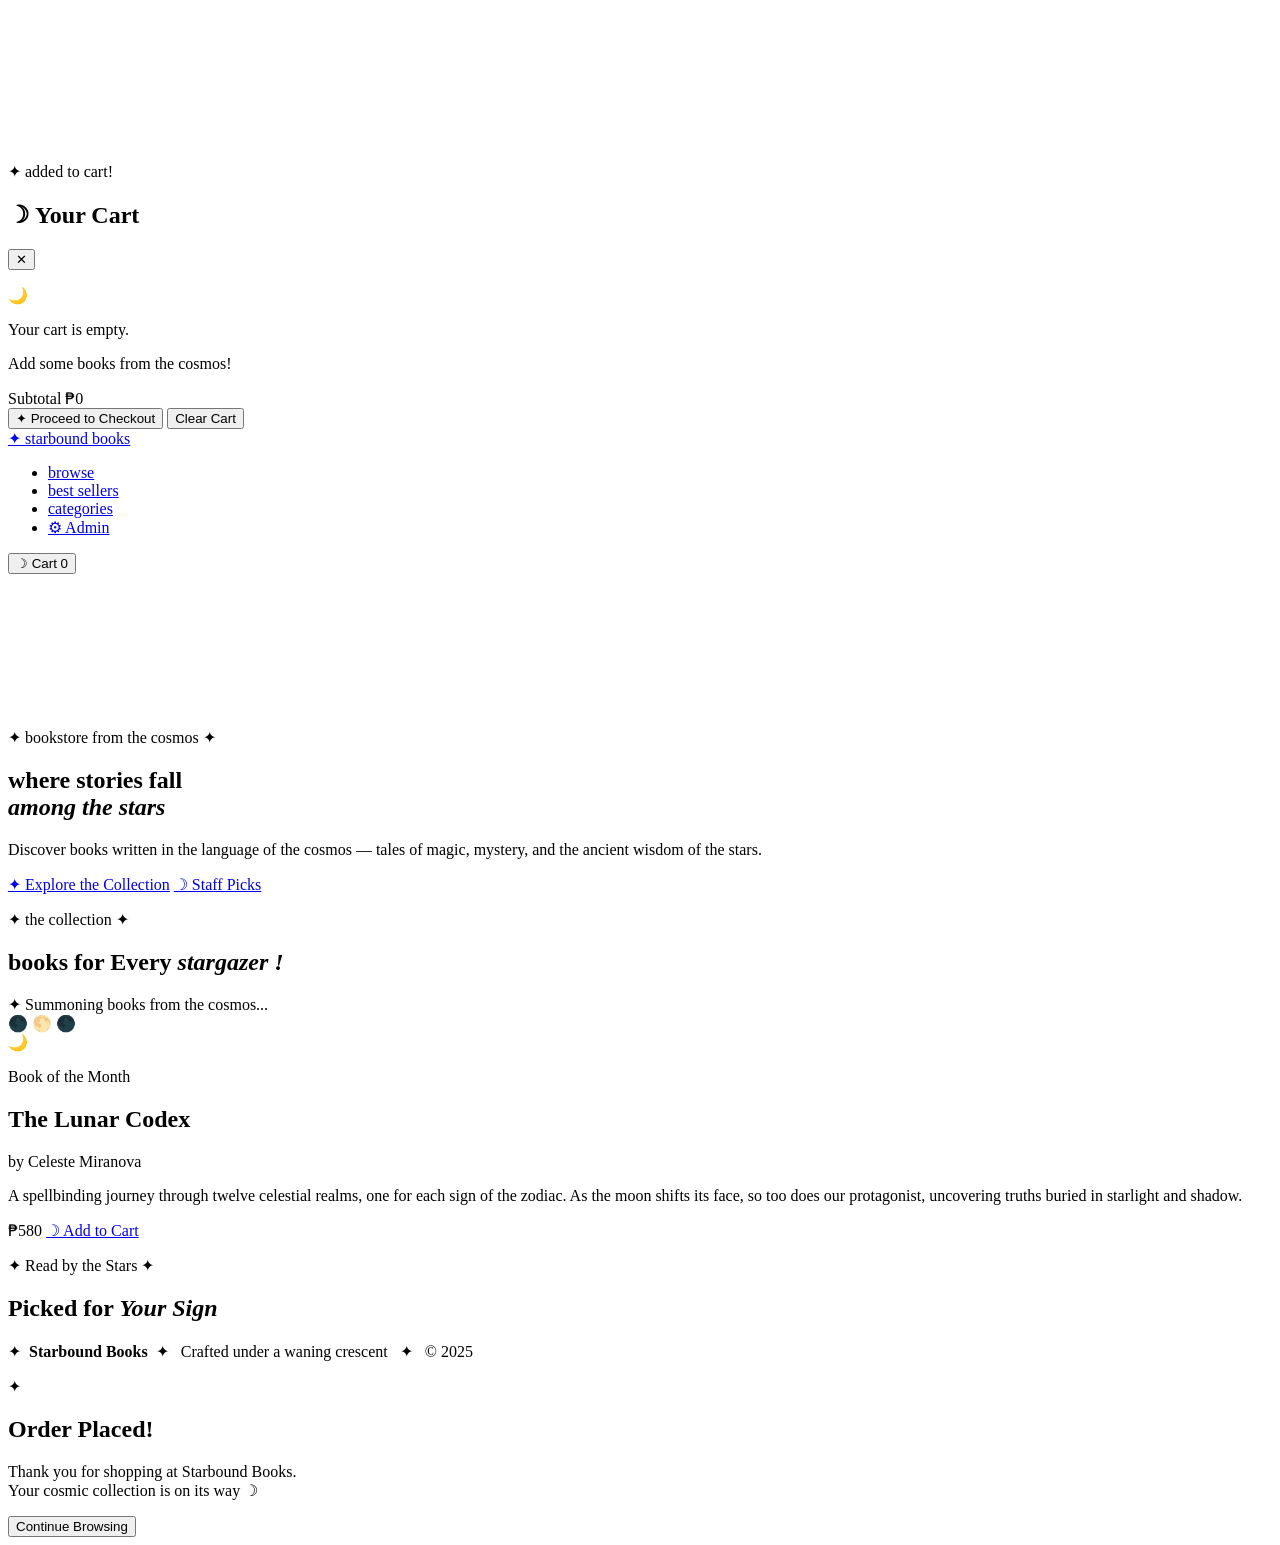
==== commit 85a9eb26: "Update stylesheet and script paths in index.html" ====
--- a/index.html
+++ b/index.html
@@ -5,7 +5,7 @@
   <meta name="viewport" content="width=device-width, initial-scale=1.0">
   <title>starbound books ✦ a bookstore from the cosmos</title>
   <link href="https://fonts.googleapis.com/css2?family=Playfair+Display:ital,wght@0,400;0,700;1,400&family=Crimson+Pro:ital,wght@0,300;0,400;0,600;1,300;1,400&family=Space+Grotesk:wght@300;400;500&display=swap" rel="stylesheet">
-  <link rel="stylesheet" href="style.css">
+  <link rel="stylesheet" href="starboundbooks/style.css">
 </head>
 <body>
 
@@ -164,7 +164,7 @@
   </div>
 
   <!-- JS FILE LINK — must be at bottom of body -->
-  <script src="main.js"></script>
+  <script src="starboundbooks/main.js"></script>
 
 </body>
 </html>
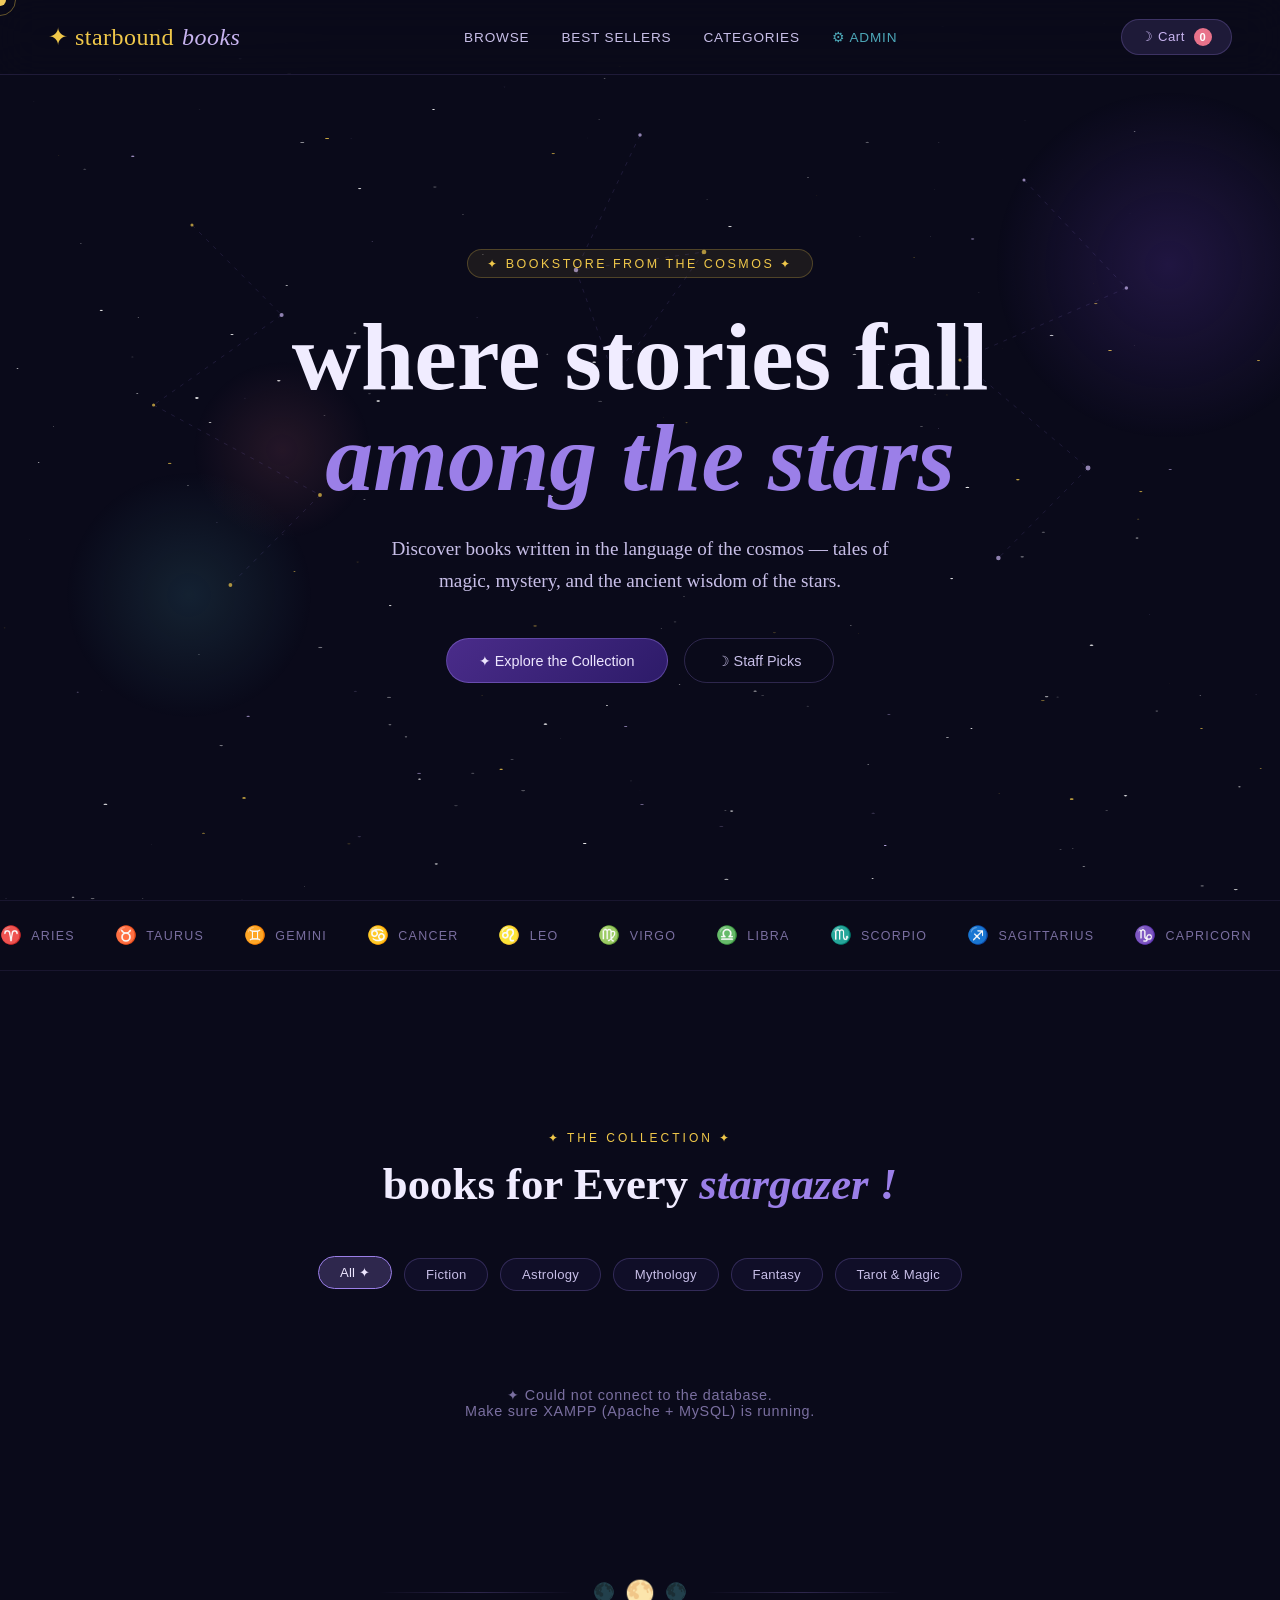
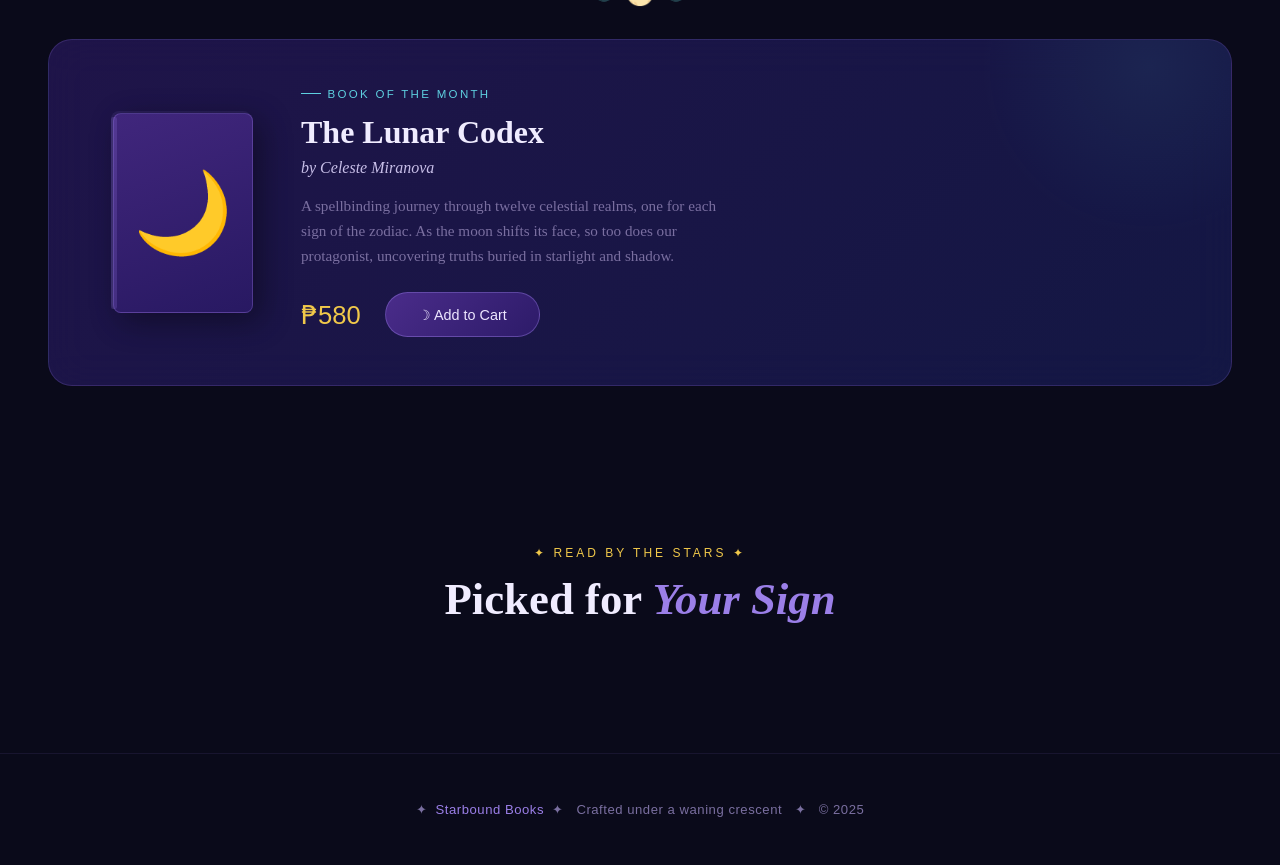
==== commit a8848326: "Update stylesheet and script links in index.html" ====
--- a/index.html
+++ b/index.html
@@ -5,7 +5,7 @@
   <meta name="viewport" content="width=device-width, initial-scale=1.0">
   <title>starbound books ✦ a bookstore from the cosmos</title>
   <link href="https://fonts.googleapis.com/css2?family=Playfair+Display:ital,wght@0,400;0,700;1,400&family=Crimson+Pro:ital,wght@0,300;0,400;0,600;1,300;1,400&family=Space+Grotesk:wght@300;400;500&display=swap" rel="stylesheet">
-  <link rel="stylesheet" href="starboundbooks/style.css">
+  <link rel="stylesheet" href="style.css">
 </head>
 <body>
 
@@ -55,7 +55,7 @@
       <li><a href="#books">browse</a></li>
       <li><a href="#featured">best sellers</a></li>
       <li><a href="#signs"> categories </a></li>
-      <li><a href="admin.html" class="nav-admin-link">&#9881; Admin</a></li>
+      <li><a href="starboundbooks/admin.html" class="nav-admin-link">&#9881; Admin</a></li>
     </ul>
     <button class="nav-cart" onclick="openCart()">&#9789; Cart <span id="cart-count">0</span></button>
   </nav>
@@ -164,7 +164,7 @@
   </div>
 
   <!-- JS FILE LINK — must be at bottom of body -->
-  <script src="starboundbooks/main.js"></script>
+  <script src="main.js"></script>
 
 </body>
 </html>
--- a/style.css
+++ b/style.css
@@ -0,0 +1,1397 @@
+/* ═══════════════════════════════════════════════════════════════
+   STARBOUND BOOKS — style.css
+   Place this file at: css/style.css
+═══════════════════════════════════════════════════════════════ */
+
+
+/* ─── CSS VARIABLES ─────────────────────────────────────────────────────────── */
+:root {
+  --midnight:    #0a0a1a;
+  --deep-navy:   #0d1130;
+  --navy:        #111840;
+  --indigo:      #1a2060;
+  --violet:      #2d1b69;
+  --purple:      #4a2c8a;
+  --lavender:    #9b7fe8;
+  --lilac:       #c8b4f0;
+  --pale-lilac:  #ede6ff;
+  --gold:        #f0c84a;
+  --gold-dim:    #c99a2e;
+  --rose:        #e8728a;
+  --rose-pale:   #f5c5d0;
+  --aqua:        #5ecfdf;
+  --aqua-pale:   #b8eff5;
+  --cream:       #fdf8ef;
+  --text-bright: #f0ecff;
+  --text-soft:   #c8bfe8;
+  --text-muted:  #7a6fa0;
+  --card-bg:     rgba(20, 18, 50, 0.85);
+  --card-border: rgba(155, 127, 232, 0.25);
+}
+
+
+/* ─── RESET & BASE ───────────────────────────────────────────────────────────── */
+* {
+  margin: 0;
+  padding: 0;
+  box-sizing: border-box;
+}
+
+html {
+  scroll-behavior: smooth;
+}
+
+body {
+  background: var(--midnight);
+  color: var(--text-bright);
+  font-family: 'Crimson Pro', Georgia, serif;
+  overflow-x: hidden;
+  cursor: none;
+}
+
+
+/* ─── CUSTOM CURSOR ──────────────────────────────────────────────────────────── */
+#cursor {
+  position: fixed;
+  width: 12px;
+  height: 12px;
+  background: var(--gold);
+  border-radius: 50%;
+  pointer-events: none;
+  z-index: 9999;
+  transform: translate(-50%, -50%);
+  transition: width 0.2s, height 0.2s, background 0.2s;
+  mix-blend-mode: screen;
+}
+
+#cursor-trail {
+  position: fixed;
+  width: 32px;
+  height: 32px;
+  border: 1.5px solid rgba(240, 200, 74, 0.4);
+  border-radius: 50%;
+  pointer-events: none;
+  z-index: 9998;
+  transform: translate(-50%, -50%);
+  transition: left 0.12s ease, top 0.12s ease;
+}
+
+
+/* ─── STARFIELD CANVAS ───────────────────────────────────────────────────────── */
+#starfield {
+  position: fixed;
+  top: 0;
+  left: 0;
+  width: 100%;
+  height: 100%;
+  z-index: 0;
+  pointer-events: none;
+}
+
+
+/* ─── NAVBAR ─────────────────────────────────────────────────────────────────── */
+nav {
+  position: fixed;
+  top: 0;
+  left: 0;
+  right: 0;
+  z-index: 100;
+  display: flex;
+  align-items: center;
+  justify-content: space-between;
+  padding: 1.2rem 3rem;
+  background: rgba(10, 10, 26, 0.7);
+  backdrop-filter: blur(20px);
+  border-bottom: 1px solid rgba(155, 127, 232, 0.15);
+}
+
+.nav-logo {
+  font-family: 'Playfair Display', serif;
+  font-size: 1.5rem;
+  color: var(--gold);
+  letter-spacing: 0.02em;
+  display: flex;
+  align-items: center;
+  gap: 0.5rem;
+  text-decoration: none;
+}
+
+.nav-logo span {
+  color: var(--lilac);
+  font-style: italic;
+}
+
+.nav-links {
+  display: flex;
+  align-items: center;
+  gap: 2rem;
+  list-style: none;
+}
+
+.nav-links a {
+  color: var(--text-soft);
+  text-decoration: none;
+  font-family: 'Space Grotesk', sans-serif;
+  font-size: 0.85rem;
+  letter-spacing: 0.06em;
+  text-transform: uppercase;
+  transition: color 0.3s;
+  position: relative;
+}
+
+.nav-links a::after {
+  content: '';
+  position: absolute;
+  bottom: -4px;
+  left: 0;
+  right: 0;
+  height: 1px;
+  background: var(--gold);
+  transform: scaleX(0);
+  transition: transform 0.3s;
+}
+
+.nav-links a:hover {
+  color: var(--gold);
+}
+
+.nav-links a:hover::after {
+  transform: scaleX(1);
+}
+
+.nav-cart {
+  background: rgba(155, 127, 232, 0.15);
+  border: 1px solid var(--card-border);
+  color: var(--lilac);
+  padding: 0.5rem 1.2rem;
+  border-radius: 20px;
+  font-family: 'Space Grotesk', sans-serif;
+  font-size: 0.82rem;
+  cursor: none;
+  transition: all 0.3s;
+  letter-spacing: 0.04em;
+}
+
+.nav-cart:hover {
+  background: rgba(155, 127, 232, 0.3);
+  color: var(--text-bright);
+}
+
+
+/* ─── HERO ───────────────────────────────────────────────────────────────────── */
+.hero {
+  position: relative;
+  z-index: 1;
+  min-height: 100vh;
+  display: flex;
+  flex-direction: column;
+  align-items: center;
+  justify-content: center;
+  text-align: center;
+  padding: 6rem 2rem 4rem;
+}
+
+.hero-constellation {
+  position: absolute;
+  width: 100%;
+  height: 100%;
+  top: 0;
+  left: 0;
+  pointer-events: none;
+}
+
+.hero-badge {
+  font-family: 'Space Grotesk', sans-serif;
+  font-size: 0.78rem;
+  letter-spacing: 0.2em;
+  text-transform: uppercase;
+  color: var(--gold);
+  background: rgba(240, 200, 74, 0.08);
+  border: 1px solid rgba(240, 200, 74, 0.25);
+  padding: 0.4rem 1.2rem;
+  border-radius: 20px;
+  margin-bottom: 1.8rem;
+  display: inline-block;
+  animation: fadeSlideDown 1s ease forwards;
+  opacity: 0;
+}
+
+.hero-title {
+  font-family: 'Playfair Display', serif;
+  font-size: clamp(3rem, 8vw, 6rem);
+  line-height: 1.05;
+  margin-bottom: 1.5rem;
+  animation: fadeSlideDown 1s 0.2s ease forwards;
+  opacity: 0;
+}
+
+.hero-title em {
+  color: var(--lavender);
+  font-style: italic;
+  display: block;
+}
+
+.hero-sub {
+  font-size: 1.2rem;
+  color: var(--text-soft);
+  max-width: 500px;
+  line-height: 1.7;
+  margin-bottom: 2.5rem;
+  font-weight: 300;
+  animation: fadeSlideDown 1s 0.4s ease forwards;
+  opacity: 0;
+}
+
+.hero-btns {
+  display: flex;
+  gap: 1rem;
+  justify-content: center;
+  animation: fadeSlideDown 1s 0.6s ease forwards;
+  opacity: 0;
+}
+
+/* ─── BUTTONS ────────────────────────────────────────────────────────────────── */
+.btn-primary {
+  background: linear-gradient(135deg, var(--purple), var(--violet));
+  color: var(--pale-lilac);
+  padding: 0.85rem 2rem;
+  border-radius: 25px;
+  text-decoration: none;
+  font-family: 'Space Grotesk', sans-serif;
+  font-size: 0.9rem;
+  border: 1px solid rgba(155, 127, 232, 0.4);
+  cursor: none;
+  transition: all 0.3s;
+  position: relative;
+  overflow: hidden;
+  display: inline-block;
+}
+
+.btn-primary::before {
+  content: '';
+  position: absolute;
+  inset: 0;
+  background: linear-gradient(135deg, var(--lavender), var(--purple));
+  opacity: 0;
+  transition: opacity 0.3s;
+}
+
+.btn-primary:hover::before {
+  opacity: 1;
+}
+
+.btn-primary span {
+  position: relative;
+  z-index: 1;
+}
+
+.btn-outline {
+  background: transparent;
+  color: var(--text-soft);
+  padding: 0.85rem 2rem;
+  border-radius: 25px;
+  text-decoration: none;
+  font-family: 'Space Grotesk', sans-serif;
+  font-size: 0.9rem;
+  border: 1px solid rgba(155, 127, 232, 0.25);
+  cursor: none;
+  transition: all 0.3s;
+  display: inline-block;
+}
+
+.btn-outline:hover {
+  border-color: rgba(155, 127, 232, 0.6);
+  color: var(--lilac);
+}
+
+
+/* ─── FLOATING ORBS ──────────────────────────────────────────────────────────── */
+.orb {
+  position: absolute;
+  border-radius: 50%;
+  pointer-events: none;
+  animation: orbFloat 8s ease-in-out infinite;
+}
+
+.orb-1 {
+  width: 350px;
+  height: 350px;
+  background: radial-gradient(circle, rgba(74, 44, 138, 0.35) 0%, transparent 70%);
+  top: 10%;
+  right: -5%;
+  animation-delay: 0s;
+}
+
+.orb-2 {
+  width: 250px;
+  height: 250px;
+  background: radial-gradient(circle, rgba(94, 207, 223, 0.12) 0%, transparent 70%);
+  bottom: 20%;
+  left: 5%;
+  animation-delay: -3s;
+}
+
+.orb-3 {
+  width: 180px;
+  height: 180px;
+  background: radial-gradient(circle, rgba(232, 114, 138, 0.12) 0%, transparent 70%);
+  top: 40%;
+  left: 15%;
+  animation-delay: -5s;
+}
+
+
+/* ─── SECTIONS ───────────────────────────────────────────────────────────────── */
+.section {
+  position: relative;
+  z-index: 1;
+  padding: 5rem 3rem;
+  max-width: 1200px;
+  margin: 0 auto;
+}
+
+.section-header {
+  text-align: center;
+  margin-bottom: 3rem;
+}
+
+.section-label {
+  font-family: 'Space Grotesk', sans-serif;
+  font-size: 0.75rem;
+  letter-spacing: 0.25em;
+  text-transform: uppercase;
+  color: var(--gold);
+  margin-bottom: 0.8rem;
+}
+
+.section-title {
+  font-family: 'Playfair Display', serif;
+  font-size: clamp(1.8rem, 4vw, 2.8rem);
+  color: var(--text-bright);
+}
+
+.section-title em {
+  color: var(--lavender);
+  font-style: italic;
+}
+
+
+/* ─── CATEGORY PILLS ─────────────────────────────────────────────────────────── */
+.categories {
+  display: flex;
+  flex-wrap: wrap;
+  gap: 0.75rem;
+  justify-content: center;
+  margin-bottom: 3rem;
+}
+
+.cat-pill {
+  background: rgba(20, 18, 50, 0.6);
+  border: 1px solid var(--card-border);
+  color: var(--text-soft);
+  padding: 0.5rem 1.3rem;
+  border-radius: 20px;
+  font-family: 'Space Grotesk', sans-serif;
+  font-size: 0.82rem;
+  cursor: none;
+  transition: all 0.3s;
+  display: flex;
+  align-items: center;
+  gap: 0.4rem;
+  letter-spacing: 0.02em;
+}
+
+.cat-pill:hover,
+.cat-pill.active {
+  background: rgba(155, 127, 232, 0.2);
+  border-color: rgba(155, 127, 232, 0.5);
+  color: var(--lilac);
+  transform: translateY(-2px);
+}
+
+.cat-pill.active {
+  background: rgba(155, 127, 232, 0.25);
+  border-color: var(--lavender);
+  color: var(--pale-lilac);
+}
+
+
+/* ─── BOOK GRID ──────────────────────────────────────────────────────────────── */
+.books-grid {
+  display: grid;
+  grid-template-columns: repeat(auto-fill, minmax(200px, 1fr));
+  gap: 1.8rem;
+}
+
+.loading-msg {
+  grid-column: 1 / -1;
+  text-align: center;
+  color: var(--text-muted);
+  font-family: 'Space Grotesk', sans-serif;
+  font-size: 0.9rem;
+  padding: 3rem;
+  letter-spacing: 0.05em;
+}
+
+
+/* ─── BOOK CARD ──────────────────────────────────────────────────────────────── */
+.book-card {
+  background: var(--card-bg);
+  border: 1px solid var(--card-border);
+  border-radius: 16px;
+  overflow: hidden;
+  cursor: none;
+  transition: all 0.4s cubic-bezier(0.34, 1.56, 0.64, 1);
+  animation: fadeInUp 0.6s ease forwards;
+  opacity: 0;
+  position: relative;
+  backdrop-filter: blur(10px);
+}
+
+.book-card:hover {
+  transform: translateY(-10px) scale(1.03);
+  border-color: rgba(155, 127, 232, 0.5);
+  box-shadow:
+    0 20px 60px rgba(74, 44, 138, 0.4),
+    0 0 0 1px rgba(155, 127, 232, 0.2);
+}
+
+.book-card::before {
+  content: '';
+  position: absolute;
+  inset: 0;
+  background: linear-gradient(135deg, rgba(155, 127, 232, 0.05) 0%, transparent 60%);
+  opacity: 0;
+  transition: opacity 0.4s;
+  border-radius: 16px;
+  z-index: 1;
+  pointer-events: none;
+}
+
+.book-card:hover::before {
+  opacity: 1;
+}
+
+.book-cover {
+  height: 220px;
+  position: relative;
+  overflow: hidden;
+  display: flex;
+  align-items: center;
+  justify-content: center;
+}
+
+.book-cover-placeholder {
+  width: 100%;
+  height: 100%;
+  display: flex;
+  flex-direction: column;
+  align-items: center;
+  justify-content: center;
+}
+
+.book-badge {
+  position: absolute;
+  top: 10px;
+  left: 10px;
+  z-index: 2;
+  font-family: 'Space Grotesk', sans-serif;
+  font-size: 0.7rem;
+  letter-spacing: 0.08em;
+  text-transform: uppercase;
+  padding: 0.25rem 0.6rem;
+  border-radius: 8px;
+}
+
+.badge-new {
+  background: rgba(240, 200, 74, 0.2);
+  color: var(--gold);
+  border: 1px solid rgba(240, 200, 74, 0.35);
+}
+
+.badge-best {
+  background: rgba(94, 207, 223, 0.15);
+  color: var(--aqua);
+  border: 1px solid rgba(94, 207, 223, 0.3);
+}
+
+.badge-sale {
+  background: rgba(232, 114, 138, 0.15);
+  color: var(--rose);
+  border: 1px solid rgba(232, 114, 138, 0.3);
+}
+
+.book-info {
+  padding: 1rem 1.1rem 1.2rem;
+  position: relative;
+  z-index: 2;
+}
+
+.book-category {
+  font-family: 'Space Grotesk', sans-serif;
+  font-size: 0.7rem;
+  letter-spacing: 0.15em;
+  text-transform: uppercase;
+  color: var(--lavender);
+  margin-bottom: 0.4rem;
+}
+
+.book-title {
+  font-family: 'Playfair Display', serif;
+  font-size: 1rem;
+  color: var(--text-bright);
+  margin-bottom: 0.3rem;
+  line-height: 1.3;
+}
+
+.book-author {
+  font-size: 0.85rem;
+  color: var(--text-muted);
+  font-style: italic;
+  margin-bottom: 0.8rem;
+}
+
+.book-footer {
+  display: flex;
+  align-items: center;
+  justify-content: space-between;
+}
+
+.book-price {
+  font-family: 'Space Grotesk', sans-serif;
+  font-size: 1.1rem;
+  font-weight: 500;
+  color: var(--gold);
+}
+
+.book-price .original {
+  font-size: 0.8rem;
+  color: var(--text-muted);
+  text-decoration: line-through;
+  margin-right: 0.4rem;
+}
+
+.stars-rating {
+  display: flex;
+  gap: 2px;
+  font-size: 0.7rem;
+  color: var(--gold);
+  margin-bottom: 0.3rem;
+}
+
+.add-btn {
+  background: rgba(155, 127, 232, 0.15);
+  border: 1px solid rgba(155, 127, 232, 0.3);
+  color: var(--lilac);
+  width: 30px;
+  height: 30px;
+  border-radius: 50%;
+  display: flex;
+  align-items: center;
+  justify-content: center;
+  font-size: 1.1rem;
+  cursor: none;
+  transition: all 0.3s;
+  flex-shrink: 0;
+}
+
+.add-btn:hover {
+  background: rgba(155, 127, 232, 0.35);
+  border-color: var(--lavender);
+  transform: scale(1.15);
+}
+
+.add-btn.added {
+  background: rgba(240, 200, 74, 0.2);
+  border-color: var(--gold);
+  color: var(--gold);
+  animation: popBounce 0.4s ease;
+}
+
+
+/* ─── MOON DIVIDER ───────────────────────────────────────────────────────────── */
+.moon-divider {
+  display: flex;
+  align-items: center;
+  gap: 1rem;
+  justify-content: center;
+  padding: 2rem 0;
+  position: relative;
+  z-index: 1;
+}
+
+.moon-line {
+  flex: 1;
+  max-width: 200px;
+  height: 1px;
+  background: linear-gradient(90deg, transparent, rgba(155, 127, 232, 0.25), transparent);
+}
+
+.moon-phases {
+  display: flex;
+  gap: 0.6rem;
+  align-items: center;
+}
+
+.moon-ph {
+  color: var(--text-muted);
+  font-size: 1.1rem;
+  animation: moonTwinkle 3s ease-in-out infinite;
+}
+
+.moon-ph:nth-child(2) {
+  animation-delay: 0.5s;
+  font-size: 1.5rem;
+  color: var(--lavender);
+}
+
+.moon-ph:nth-child(3) {
+  animation-delay: 1s;
+}
+
+
+/* ─── FEATURED BANNER ────────────────────────────────────────────────────────── */
+.featured-banner {
+  position: relative;
+  z-index: 1;
+  margin: 0 3rem 5rem;
+  background: linear-gradient(135deg, rgba(45, 27, 105, 0.6), rgba(26, 32, 96, 0.6));
+  border: 1px solid rgba(155, 127, 232, 0.2);
+  border-radius: 24px;
+  padding: 3rem 4rem;
+  display: flex;
+  align-items: center;
+  gap: 3rem;
+  overflow: hidden;
+  backdrop-filter: blur(20px);
+}
+
+.featured-banner::before {
+  content: '';
+  position: absolute;
+  top: -50%;
+  right: -10%;
+  width: 400px;
+  height: 400px;
+  background: radial-gradient(circle, rgba(94, 207, 223, 0.08) 0%, transparent 60%);
+  pointer-events: none;
+}
+
+.featured-book-visual {
+  flex-shrink: 0;
+  width: 140px;
+  height: 200px;
+  border-radius: 8px;
+  display: flex;
+  align-items: center;
+  justify-content: center;
+  font-size: 5rem;
+  background: linear-gradient(160deg, rgba(74, 44, 138, 0.8), rgba(45, 27, 105, 0.8));
+  border: 1px solid rgba(155, 127, 232, 0.3);
+  position: relative;
+  box-shadow: 8px 8px 30px rgba(0, 0, 0, 0.4), -2px -2px 0 rgba(155, 127, 232, 0.1);
+  animation: bookFloat 5s ease-in-out infinite;
+}
+
+.featured-book-visual::after {
+  content: '';
+  position: absolute;
+  left: -3px;
+  top: 3px;
+  bottom: 3px;
+  width: 6px;
+  background: rgba(155, 127, 232, 0.2);
+  border-radius: 2px;
+}
+
+.featured-content {
+  flex: 1;
+}
+
+.featured-tag {
+  font-family: 'Space Grotesk', sans-serif;
+  font-size: 0.72rem;
+  letter-spacing: 0.2em;
+  text-transform: uppercase;
+  color: var(--aqua);
+  margin-bottom: 0.8rem;
+  display: flex;
+  align-items: center;
+  gap: 0.4rem;
+}
+
+.featured-tag::before {
+  content: '';
+  display: inline-block;
+  width: 20px;
+  height: 1px;
+  background: var(--aqua);
+}
+
+.featured-title {
+  font-family: 'Playfair Display', serif;
+  font-size: 2rem;
+  margin-bottom: 0.5rem;
+  line-height: 1.2;
+}
+
+.featured-author {
+  color: var(--text-soft);
+  font-style: italic;
+  font-size: 1rem;
+  margin-bottom: 1rem;
+}
+
+.featured-desc {
+  color: var(--text-muted);
+  font-size: 0.95rem;
+  line-height: 1.65;
+  margin-bottom: 1.5rem;
+  max-width: 440px;
+}
+
+.featured-price-row {
+  display: flex;
+  align-items: center;
+  gap: 1.5rem;
+}
+
+.featured-price {
+  font-family: 'Space Grotesk', sans-serif;
+  font-size: 1.6rem;
+  font-weight: 500;
+  color: var(--gold);
+}
+
+
+/* ─── ZODIAC STRIP ───────────────────────────────────────────────────────────── */
+.zodiac-strip {
+  position: relative;
+  z-index: 1;
+  overflow: hidden;
+  padding: 1.5rem 0;
+  border-top: 1px solid rgba(155, 127, 232, 0.1);
+  border-bottom: 1px solid rgba(155, 127, 232, 0.1);
+  margin-bottom: 5rem;
+  background: rgba(10, 10, 26, 0.4);
+}
+
+.zodiac-track {
+  display: flex;
+  gap: 2.5rem;
+  animation: scrollZodiac 30s linear infinite;
+  width: max-content;
+}
+
+.zodiac-item {
+  display: flex;
+  align-items: center;
+  gap: 0.5rem;
+  font-family: 'Space Grotesk', sans-serif;
+  font-size: 0.78rem;
+  letter-spacing: 0.1em;
+  text-transform: uppercase;
+  color: var(--text-muted);
+  white-space: nowrap;
+}
+
+.zodiac-item span:first-child {
+  font-size: 1.1rem;
+}
+
+
+/* ─── SCROLL REVEAL ──────────────────────────────────────────────────────────── */
+.reveal {
+  opacity: 0;
+  transform: translateY(24px);
+  transition: opacity 0.7s ease, transform 0.7s ease;
+}
+
+.reveal.visible {
+  opacity: 1;
+  transform: translateY(0);
+}
+
+
+/* ─── TOAST ──────────────────────────────────────────────────────────────────── */
+#toast {
+  position: fixed;
+  bottom: 2rem;
+  right: 2rem;
+  background: rgba(20, 18, 50, 0.95);
+  border: 1px solid rgba(155, 127, 232, 0.3);
+  color: var(--text-bright);
+  padding: 0.85rem 1.4rem;
+  border-radius: 12px;
+  font-family: 'Space Grotesk', sans-serif;
+  font-size: 0.85rem;
+  z-index: 500;
+  opacity: 0;
+  transform: translateY(10px);
+  transition: all 0.3s;
+  backdrop-filter: blur(20px);
+  pointer-events: none;
+  display: flex;
+  align-items: center;
+  gap: 0.6rem;
+}
+
+#toast.show {
+  opacity: 1;
+  transform: translateY(0);
+}
+
+.toast-icon {
+  font-size: 1.1rem;
+}
+
+
+/* ─── CART COUNT BUBBLE ──────────────────────────────────────────────────────── */
+#cart-count {
+  background: var(--rose);
+  color: white;
+  border-radius: 50%;
+  width: 18px;
+  height: 18px;
+  display: inline-flex;
+  align-items: center;
+  justify-content: center;
+  font-size: 0.7rem;
+  font-weight: 600;
+  margin-left: 0.3rem;
+  transition: transform 0.3s;
+}
+
+#cart-count.bump {
+  animation: popBounce 0.4s ease;
+}
+
+
+/* ─── SHOOTING STAR ──────────────────────────────────────────────────────────── */
+.shooting-star {
+  position: fixed;
+  width: 2px;
+  height: 80px;
+  background: linear-gradient(180deg, rgba(240, 200, 74, 0) 0%, var(--gold) 100%);
+  border-radius: 1px;
+  pointer-events: none;
+  z-index: 0;
+  opacity: 0;
+  animation: shootingStar 1.2s ease-in forwards;
+}
+
+
+/* ─── FOOTER ─────────────────────────────────────────────────────────────────── */
+footer {
+  position: relative;
+  z-index: 1;
+  text-align: center;
+  padding: 3rem;
+  border-top: 1px solid rgba(155, 127, 232, 0.1);
+  color: var(--text-muted);
+  font-family: 'Space Grotesk', sans-serif;
+  font-size: 0.82rem;
+  letter-spacing: 0.04em;
+}
+
+footer strong {
+  color: var(--lavender);
+  font-weight: 500;
+}
+
+
+/* ═══════════════════════════════════════════════════════════════
+   KEYFRAME ANIMATIONS
+═══════════════════════════════════════════════════════════════ */
+
+@keyframes fadeSlideDown {
+  from { opacity: 0; transform: translateY(-20px); }
+  to   { opacity: 1; transform: translateY(0); }
+}
+
+@keyframes fadeInUp {
+  from { opacity: 0; transform: translateY(30px); }
+  to   { opacity: 1; transform: translateY(0); }
+}
+
+@keyframes orbFloat {
+  0%, 100% { transform: translateY(0) scale(1); }
+  50%       { transform: translateY(-20px) scale(1.05); }
+}
+
+@keyframes bookFloat {
+  0%, 100% { transform: translateY(0) rotate(-2deg); }
+  50%       { transform: translateY(-8px) rotate(2deg); }
+}
+
+@keyframes moonTwinkle {
+  0%, 100% { opacity: 0.5; transform: scale(1); }
+  50%       { opacity: 1;   transform: scale(1.15); }
+}
+
+@keyframes scrollZodiac {
+  from { transform: translateX(0); }
+  to   { transform: translateX(-50%); }
+}
+
+@keyframes popBounce {
+  0%   { transform: scale(1); }
+  40%  { transform: scale(1.35); }
+  70%  { transform: scale(0.9); }
+  100% { transform: scale(1); }
+}
+
+@keyframes shootingStar {
+  0%   { opacity: 0; transform: translateY(0)    translateX(0)    rotate(45deg); }
+  10%  { opacity: 1; }
+  100% { opacity: 0; transform: translateY(200px) translateX(200px) rotate(45deg); }
+}
+
+@keyframes twinkle {
+  0%, 100% { opacity: 0.2; transform: scale(0.8); }
+  50%       { opacity: 1;   transform: scale(1.2); }
+}
+
+@keyframes sparkle {
+  0%   { opacity: 0; transform: scale(0) rotate(0deg); }
+  50%  { opacity: 1; transform: scale(1) rotate(180deg); }
+  100% { opacity: 0; transform: scale(0) rotate(360deg); }
+}
+
+
+/* ─── RESPONSIVE ─────────────────────────────────────────────────────────────── */
+@media (max-width: 768px) {
+  nav {
+    padding: 1rem 1.5rem;
+  }
+
+  .nav-links {
+    display: none;
+  }
+
+  .hero-title {
+    font-size: 2.5rem;
+  }
+
+  .hero-btns {
+    flex-direction: column;
+    align-items: center;
+  }
+
+  .featured-banner {
+    flex-direction: column;
+    margin: 0 1.5rem 3rem;
+    padding: 2rem;
+    text-align: center;
+  }
+
+  .featured-tag {
+    justify-content: center;
+  }
+
+  .featured-price-row {
+    justify-content: center;
+  }
+
+  .section {
+    padding: 3rem 1.5rem;
+  }
+
+  .books-grid {
+    grid-template-columns: repeat(auto-fill, minmax(160px, 1fr));
+    gap: 1rem;
+  }
+}
+
+
+/* ─── ADMIN NAV LINK ─────────────────────────────────────────── */
+.nav-admin-link {
+  color: var(--aqua) !important;
+  opacity: 0.8;
+  transition: opacity 0.3s !important;
+}
+.nav-admin-link:hover {
+  opacity: 1;
+  color: var(--aqua) !important;
+}
+
+
+/* ═══════════════════════════════════════════════════════════════
+   CART DRAWER
+═══════════════════════════════════════════════════════════════ */
+
+/* Overlay that dims the page */
+.cart-overlay {
+  position: fixed;
+  inset: 0;
+  background: rgba(0, 0, 0, 0.55);
+  backdrop-filter: blur(4px);
+  z-index: 200;
+  opacity: 0;
+  pointer-events: none;
+  transition: opacity 0.35s;
+}
+
+.cart-overlay.open {
+  opacity: 1;
+  pointer-events: all;
+}
+
+/* Drawer panel */
+.cart-drawer {
+  position: fixed;
+  top: 0;
+  right: 0;
+  width: 380px;
+  max-width: 100vw;
+  height: 100vh;
+  background: linear-gradient(180deg, rgba(13, 17, 48, 0.98) 0%, rgba(10, 10, 26, 0.98) 100%);
+  border-left: 1px solid rgba(155, 127, 232, 0.2);
+  z-index: 201;
+  display: flex;
+  flex-direction: column;
+  transform: translateX(100%);
+  transition: transform 0.38s cubic-bezier(0.4, 0, 0.2, 1);
+  backdrop-filter: blur(20px);
+}
+
+.cart-drawer.open {
+  transform: translateX(0);
+}
+
+/* Header */
+.cart-drawer-header {
+  display: flex;
+  align-items: center;
+  justify-content: space-between;
+  padding: 1.5rem 1.5rem 1.2rem;
+  border-bottom: 1px solid rgba(155, 127, 232, 0.15);
+  flex-shrink: 0;
+}
+
+.cart-drawer-title {
+  font-family: 'Playfair Display', serif;
+  font-size: 1.4rem;
+  color: var(--text-bright);
+}
+
+.cart-close-btn {
+  background: rgba(155, 127, 232, 0.1);
+  border: 1px solid rgba(155, 127, 232, 0.2);
+  color: var(--text-muted);
+  width: 32px;
+  height: 32px;
+  border-radius: 50%;
+  cursor: pointer;
+  font-size: 0.85rem;
+  display: flex;
+  align-items: center;
+  justify-content: center;
+  transition: all 0.25s;
+}
+
+.cart-close-btn:hover {
+  background: rgba(232, 114, 138, 0.2);
+  border-color: var(--rose);
+  color: var(--rose);
+}
+
+/* Scrollable items area */
+.cart-items {
+  flex: 1;
+  overflow-y: auto;
+  padding: 1rem 1.5rem;
+  display: flex;
+  flex-direction: column;
+  gap: 1rem;
+  scrollbar-width: thin;
+  scrollbar-color: rgba(155, 127, 232, 0.3) transparent;
+}
+
+.cart-items:empty {
+  display: none;
+}
+
+/* Empty state */
+.cart-empty {
+  flex: 1;
+  display: flex;
+  flex-direction: column;
+  align-items: center;
+  justify-content: center;
+  text-align: center;
+  padding: 2rem;
+  gap: 0.5rem;
+}
+
+.cart-empty.hidden {
+  display: none;
+}
+
+.cart-empty-icon {
+  font-size: 3rem;
+  margin-bottom: 0.5rem;
+  opacity: 0.6;
+}
+
+.cart-empty-text {
+  font-family: 'Playfair Display', serif;
+  font-size: 1.1rem;
+  color: var(--text-soft);
+}
+
+.cart-empty-sub {
+  font-family: 'Space Grotesk', sans-serif;
+  font-size: 0.82rem;
+  color: var(--text-muted);
+}
+
+/* Individual cart item */
+.cart-item {
+  display: flex;
+  align-items: center;
+  gap: 0.9rem;
+  background: rgba(20, 18, 50, 0.6);
+  border: 1px solid rgba(155, 127, 232, 0.12);
+  border-radius: 12px;
+  padding: 0.85rem 1rem;
+  animation: fadeInUp 0.3s ease forwards;
+}
+
+.cart-item-cover {
+  width: 44px;
+  height: 58px;
+  border-radius: 6px;
+  display: flex;
+  align-items: center;
+  justify-content: center;
+  font-size: 1.4rem;
+  flex-shrink: 0;
+  border: 1px solid rgba(155, 127, 232, 0.2);
+}
+
+.cart-item-info {
+  flex: 1;
+  min-width: 0;
+}
+
+.cart-item-title {
+  font-family: 'Playfair Display', serif;
+  font-size: 0.9rem;
+  color: var(--text-bright);
+  white-space: nowrap;
+  overflow: hidden;
+  text-overflow: ellipsis;
+  margin-bottom: 0.2rem;
+}
+
+.cart-item-price {
+  font-family: 'Space Grotesk', sans-serif;
+  font-size: 0.82rem;
+  color: var(--gold);
+}
+
+/* Quantity controls */
+.cart-item-qty {
+  display: flex;
+  align-items: center;
+  gap: 0.5rem;
+  flex-shrink: 0;
+}
+
+.qty-btn {
+  width: 26px;
+  height: 26px;
+  background: rgba(155, 127, 232, 0.12);
+  border: 1px solid rgba(155, 127, 232, 0.25);
+  color: var(--lilac);
+  border-radius: 50%;
+  cursor: pointer;
+  display: flex;
+  align-items: center;
+  justify-content: center;
+  font-size: 1rem;
+  line-height: 1;
+  transition: all 0.2s;
+}
+
+.qty-btn:hover {
+  background: rgba(155, 127, 232, 0.3);
+  color: var(--pale-lilac);
+}
+
+.qty-num {
+  font-family: 'Space Grotesk', sans-serif;
+  font-size: 0.9rem;
+  color: var(--text-bright);
+  min-width: 18px;
+  text-align: center;
+}
+
+.cart-item-remove {
+  background: none;
+  border: none;
+  color: var(--text-muted);
+  cursor: pointer;
+  font-size: 0.8rem;
+  padding: 0.2rem;
+  transition: color 0.2s;
+  flex-shrink: 0;
+}
+
+.cart-item-remove:hover {
+  color: var(--rose);
+}
+
+/* Footer / totals */
+.cart-footer {
+  padding: 1.2rem 1.5rem 1.5rem;
+  border-top: 1px solid rgba(155, 127, 232, 0.15);
+  flex-shrink: 0;
+  display: flex;
+  flex-direction: column;
+  gap: 0.75rem;
+}
+
+.cart-footer.hidden {
+  display: none;
+}
+
+.cart-subtotal {
+  display: flex;
+  align-items: center;
+  justify-content: space-between;
+  font-family: 'Space Grotesk', sans-serif;
+  font-size: 0.9rem;
+  color: var(--text-soft);
+}
+
+#cart-subtotal {
+  font-family: 'Playfair Display', serif;
+  font-size: 1.3rem;
+  color: var(--gold);
+  font-weight: 600;
+}
+
+.cart-checkout-btn {
+  width: 100%;
+  background: linear-gradient(135deg, var(--purple), var(--violet));
+  color: var(--pale-lilac);
+  border: 1px solid rgba(155, 127, 232, 0.4);
+  padding: 0.85rem;
+  border-radius: 25px;
+  font-family: 'Space Grotesk', sans-serif;
+  font-size: 0.9rem;
+  cursor: pointer;
+  transition: all 0.3s;
+  letter-spacing: 0.03em;
+}
+
+.cart-checkout-btn:hover {
+  background: linear-gradient(135deg, var(--lavender), var(--purple));
+  box-shadow: 0 8px 25px rgba(74, 44, 138, 0.4);
+  transform: translateY(-1px);
+}
+
+.cart-clear-btn {
+  width: 100%;
+  background: transparent;
+  border: 1px solid rgba(232, 114, 138, 0.2);
+  color: var(--text-muted);
+  padding: 0.6rem;
+  border-radius: 25px;
+  font-family: 'Space Grotesk', sans-serif;
+  font-size: 0.8rem;
+  cursor: pointer;
+  transition: all 0.25s;
+  letter-spacing: 0.03em;
+}
+
+.cart-clear-btn:hover {
+  border-color: rgba(232, 114, 138, 0.5);
+  color: var(--rose);
+}
+
+/* Cart count badge animation */
+#cart-count.bump {
+  animation: popBounce 0.4s ease;
+}
+
+/* Checkout success overlay */
+.checkout-overlay {
+  position: fixed;
+  inset: 0;
+  background: rgba(0, 0, 0, 0.85);
+  backdrop-filter: blur(8px);
+  z-index: 400;
+  display: flex;
+  align-items: center;
+  justify-content: center;
+  opacity: 0;
+  pointer-events: none;
+  transition: opacity 0.3s;
+}
+
+.checkout-overlay.open {
+  opacity: 1;
+  pointer-events: all;
+}
+
+.checkout-box {
+  background: linear-gradient(160deg, rgba(17, 24, 64, 0.98), rgba(10, 10, 26, 0.98));
+  border: 1px solid rgba(155, 127, 232, 0.3);
+  border-radius: 24px;
+  padding: 3rem 2.5rem;
+  text-align: center;
+  max-width: 380px;
+  width: 90%;
+  transform: scale(0.9);
+  transition: transform 0.3s;
+}
+
+.checkout-overlay.open .checkout-box {
+  transform: scale(1);
+}
+
+.checkout-icon {
+  font-size: 3rem;
+  margin-bottom: 1rem;
+  display: block;
+}
+
+.checkout-title {
+  font-family: 'Playfair Display', serif;
+  font-size: 1.8rem;
+  color: var(--text-bright);
+  margin-bottom: 0.6rem;
+}
+
+.checkout-msg {
+  font-family: 'Space Grotesk', sans-serif;
+  font-size: 0.9rem;
+  color: var(--text-muted);
+  line-height: 1.6;
+  margin-bottom: 1.8rem;
+}
+
+.checkout-close-btn {
+  background: linear-gradient(135deg, var(--purple), var(--violet));
+  color: var(--pale-lilac);
+  border: 1px solid rgba(155, 127, 232, 0.4);
+  padding: 0.75rem 2rem;
+  border-radius: 25px;
+  font-family: 'Space Grotesk', sans-serif;
+  font-size: 0.9rem;
+  cursor: pointer;
+  transition: all 0.3s;
+}
+
+.checkout-close-btn:hover {
+  background: linear-gradient(135deg, var(--lavender), var(--purple));
+}
+
+@media (max-width: 480px) {
+  .cart-drawer {
+    width: 100vw;
+  }
+}
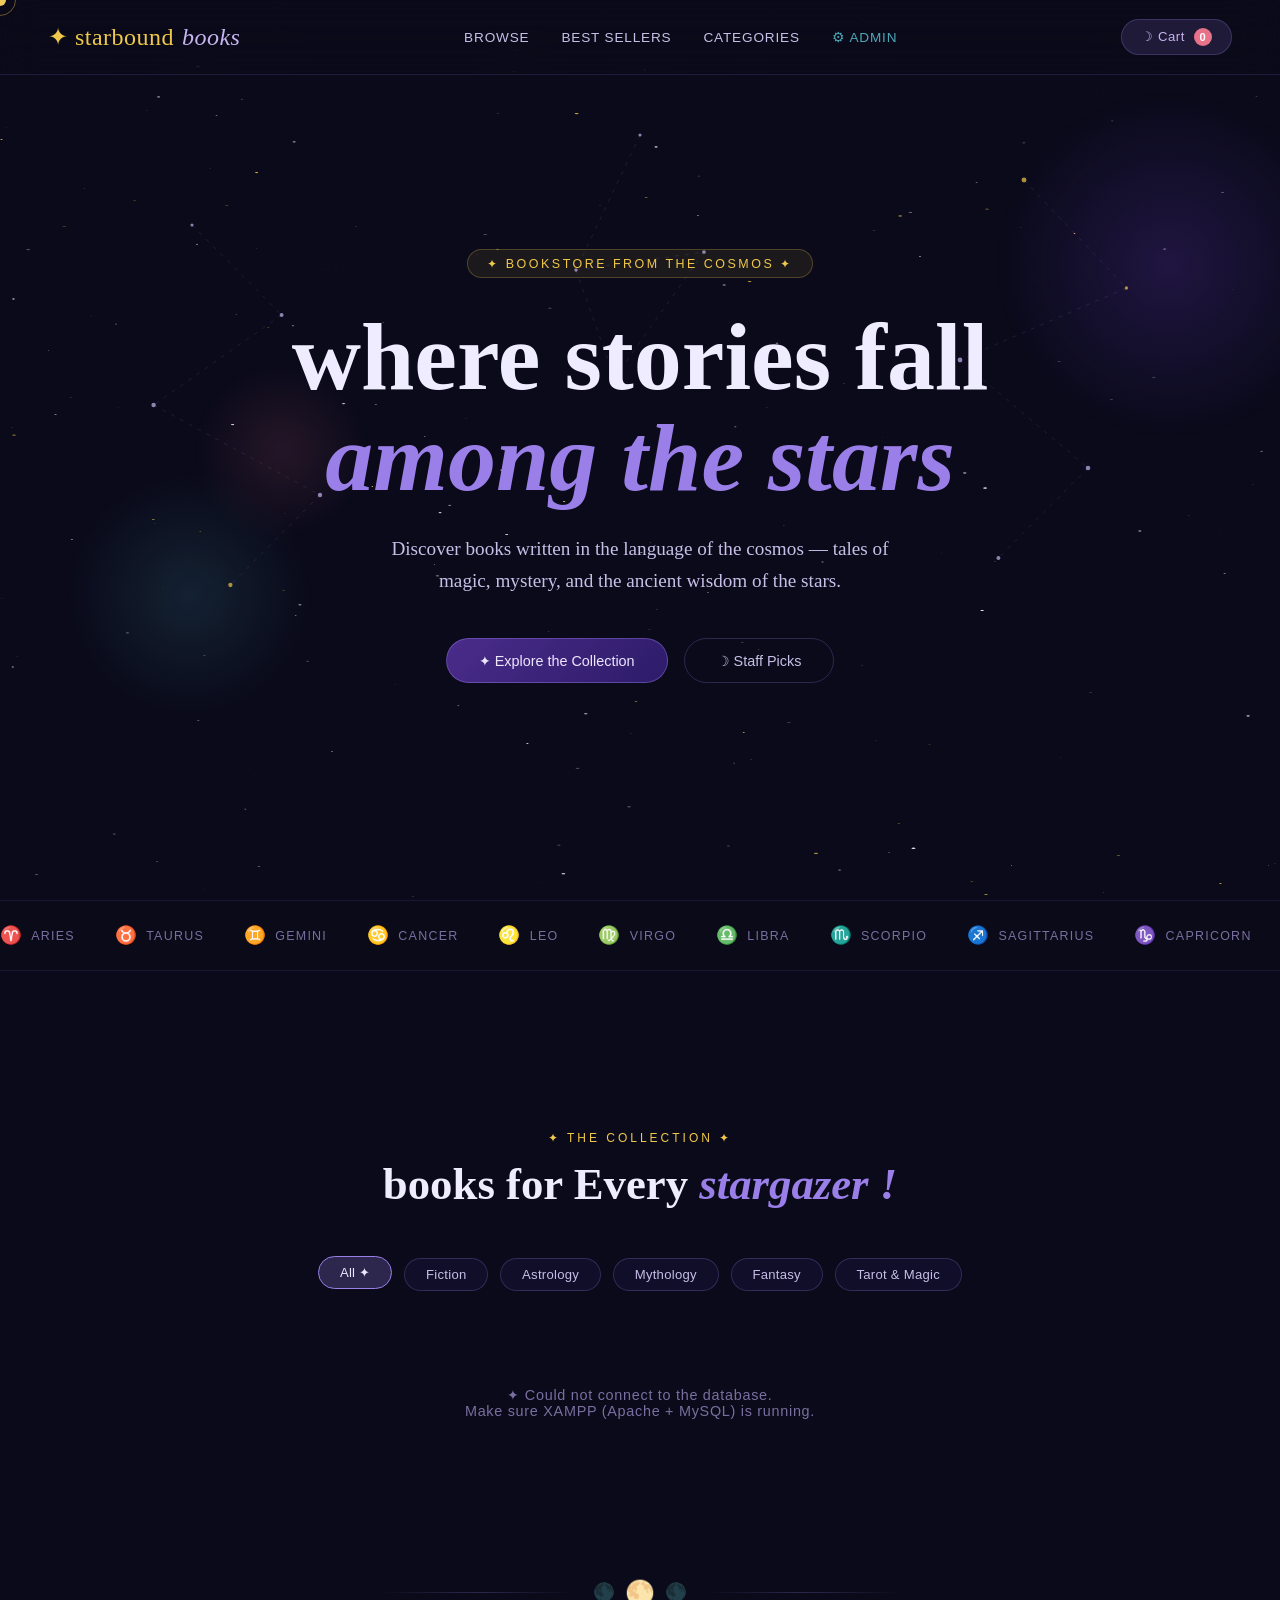
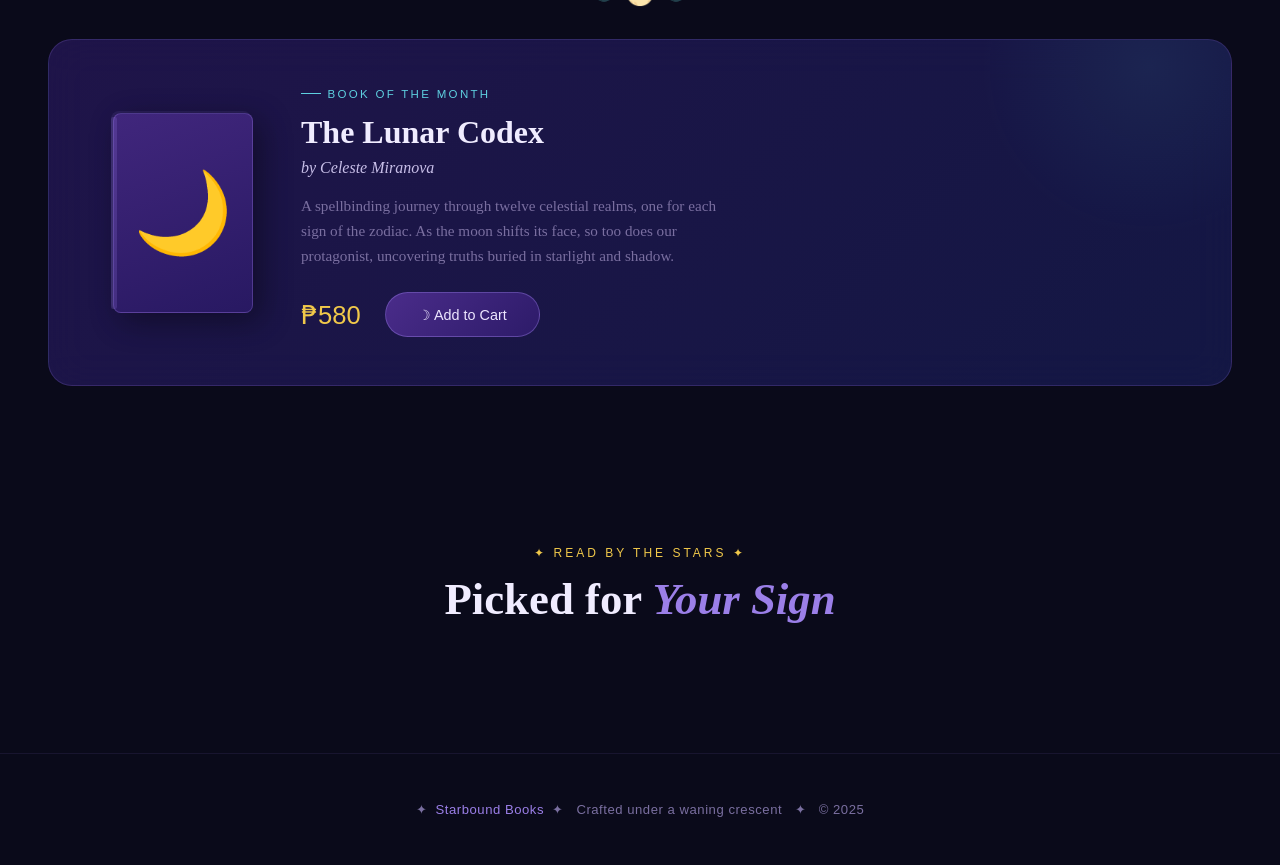
==== commit ace37062: "Update admin link in navigation menu" ====
--- a/index.html
+++ b/index.html
@@ -55,7 +55,7 @@
       <li><a href="#books">browse</a></li>
       <li><a href="#featured">best sellers</a></li>
       <li><a href="#signs"> categories </a></li>
-      <li><a href="starboundbooks/admin.html" class="nav-admin-link">&#9881; Admin</a></li>
+      <li><a href="admin.html" class="nav-admin-link">&#9881; Admin</a></li>
     </ul>
     <button class="nav-cart" onclick="openCart()">&#9789; Cart <span id="cart-count">0</span></button>
   </nav>
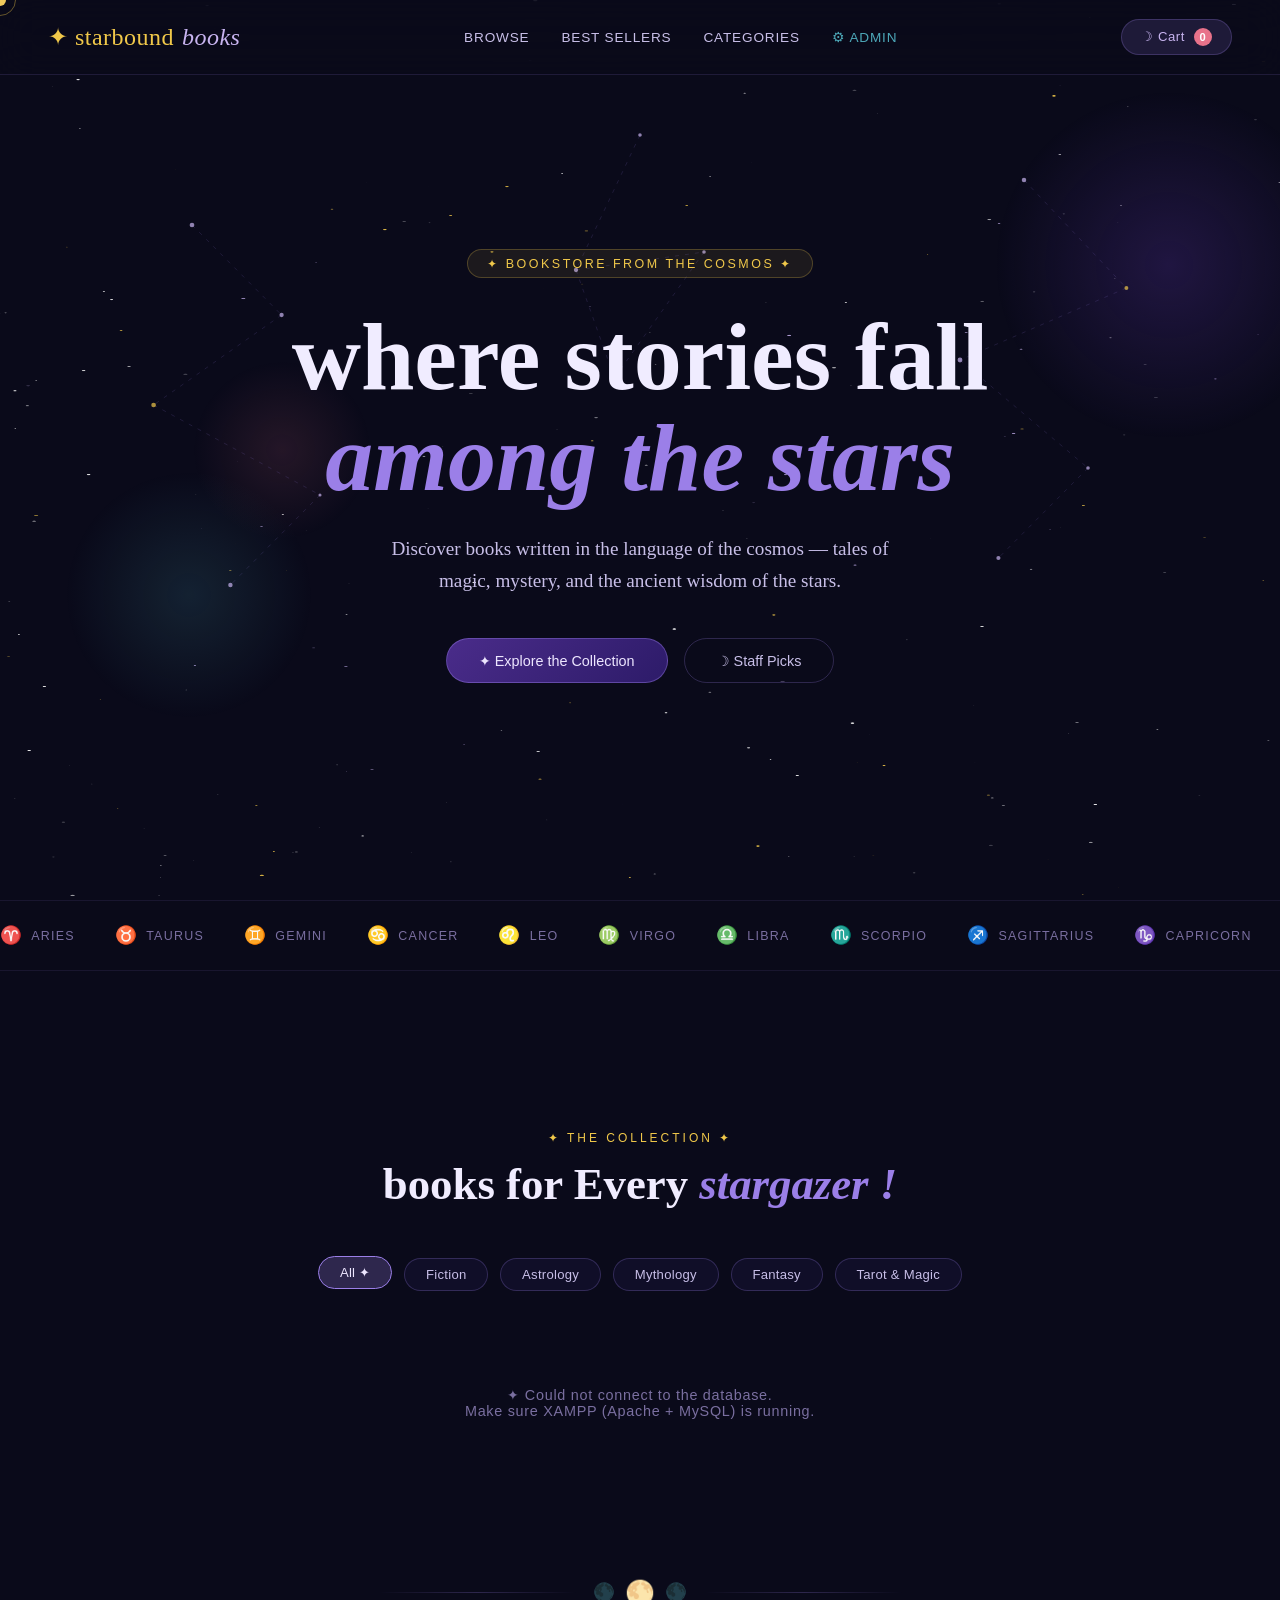
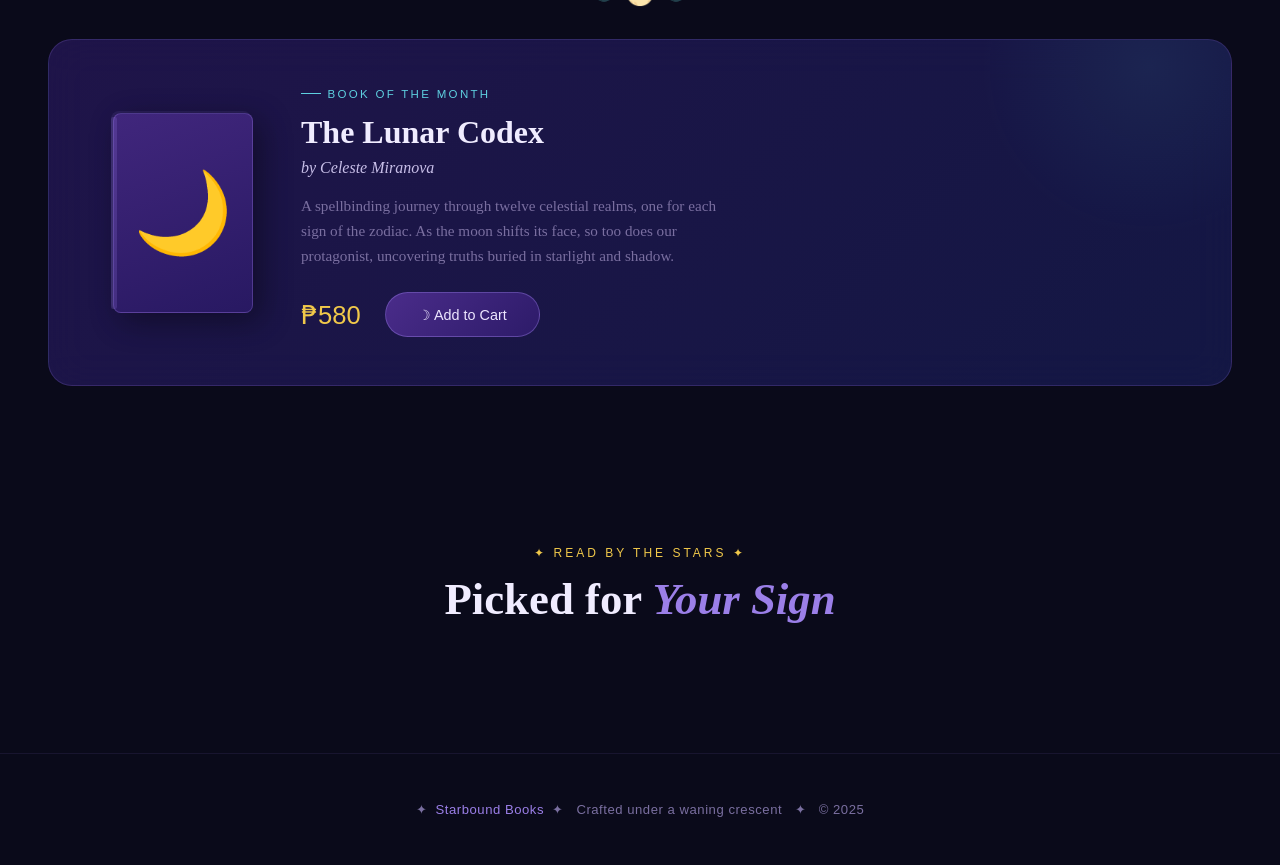
==== commit aeffdf60: "Update admin link to include path" ====
--- a/index.html
+++ b/index.html
@@ -55,7 +55,7 @@
       <li><a href="#books">browse</a></li>
       <li><a href="#featured">best sellers</a></li>
       <li><a href="#signs"> categories </a></li>
-      <li><a href="admin.html" class="nav-admin-link">&#9881; Admin</a></li>
+      <li><a href="starboundbooks/admin.html" class="nav-admin-link">&#9881; Admin</a></li>
     </ul>
     <button class="nav-cart" onclick="openCart()">&#9789; Cart <span id="cart-count">0</span></button>
   </nav>
